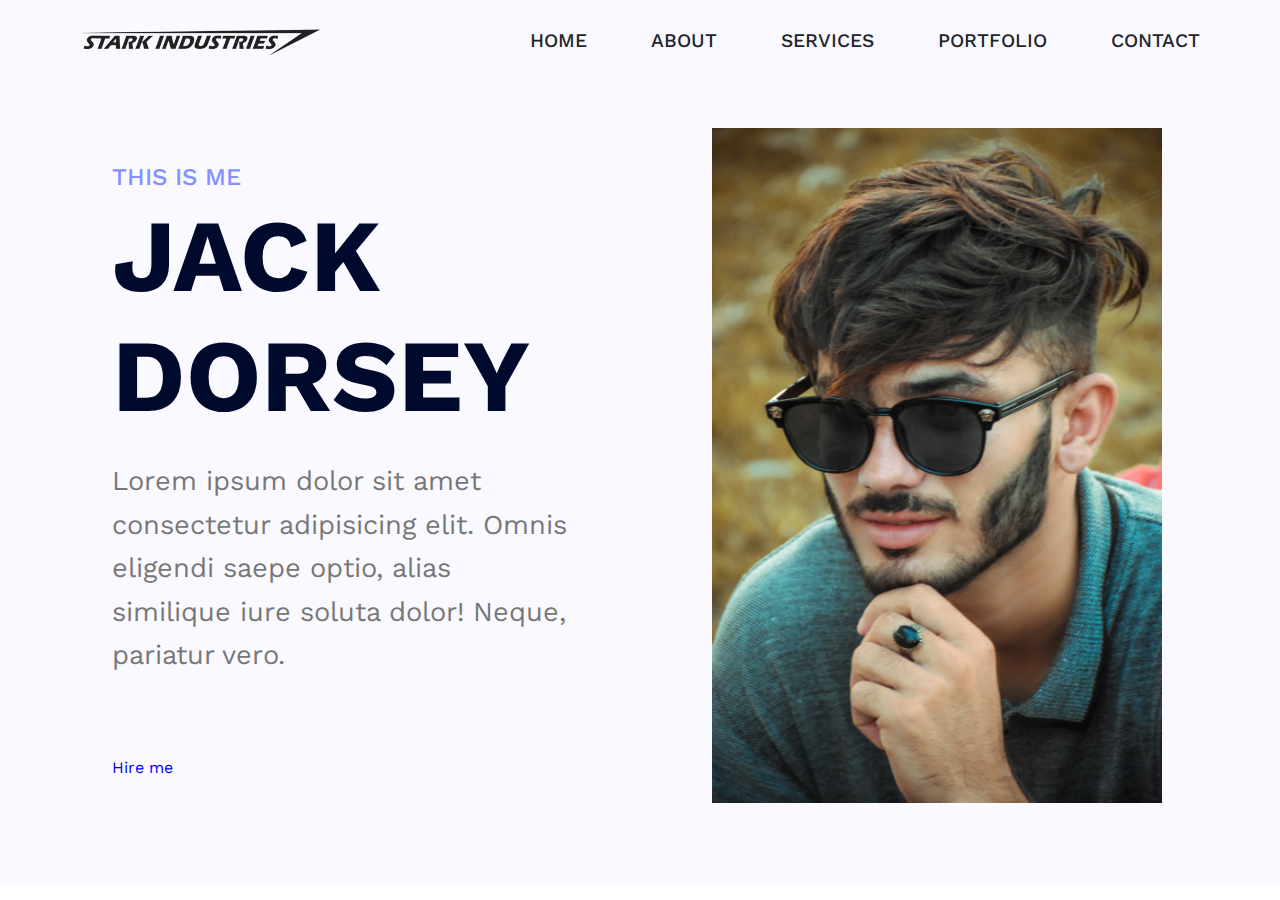
==== index.html @ 0b287383 "modifying css files" ====
<!DOCTYPE html>
<html lang="en">

<head>
    <meta charset="UTF-8">
    <meta http-equiv="X-UA-Compatible" content="IE=edge">
    <meta name="viewport" content="width=device-width, initial-scale=1.0">
    <title>Dummy Profile</title>

    <!-- Link of CSS -->
    <link rel="stylesheet" href="./css/style.css">

</head>

<body>
    <header class="header">
        <img class="logo" src="./images/logo.png" alt="our logo">

        <nav class="navbar">
            <ul class="navbar-lists">
                <li><a href="#" class="navbar-link home-link">Home</a></li>
                <li><a href="#" class="navbar-link about-link">About</a></li>
                <li><a href="#" class="navbar-link service-link">Services</a></li>
                <li><a href="#" class="navbar-link portfolio-link">Portfolio</a></li>
                <li><a href="#" class="navbar-link contact-link">Contact</a></li>
            </ul>

        </nav>
    </header>
    <!-- Main Start -->
    <main>
        <section class="section-hero section">
            <div class="container grid grid-two-column">
                <div class="section-hero-data">
                    <p class="hero-top-data">This is me</p>
                    <h1 class="hero-heading">Jack Dorsey</h1>
                    <p class="hero-para">
                        Lorem ipsum dolor sit amet consectetur adipisicing elit. Omnis eligendi saepe optio, alias
                        similique iure soluta dolor! Neque, pariatur vero.
                    </p>
                    <div>
                        <a href="#" class="btn hireme-btn">Hire me</a>
                    </div>
                </div>
                <!-- hero section right side  -->
                <div class="section-hero-image">
                    <!-- <picture>
                <source srcset="images/hero.webp" type="image/webp" />
                <source srcset="images/hero-min.jpg" type="image/jpg" />
              
              </picture> -->
                    <img src="images/profile.jpg" alt="my-photo" class="hero-img" />
                </div>
            </div>
        </section>
    </main>
    <!-- Main Start -->

</body>

</html>
---- css/style.css ----
/* Links of fonts (Work Sans) */
@import url("https://fonts.googleapis.com/css2?family=Work+Sans:wght@300;400;500;600;700;800;900&display=swap");
* {
  margin: 0;
  padding: 0;
  box-sizing: border-box;
  font-family: "Work Sans", sans-serif;
}

:root {
  --heading: rgb(0, 10, 45);
  --para: #777;
  --para-tint: #e4e4e4;
  --white: #fff;
  --black: #212529;
  --helper: #8490ff;
  --helper-tint: #f3f4ff;
  --bg: rgb(249, 249, 255);
  --gradient: linear-gradient(
    0deg,
    rgb(132, 144, 255) 0%,
    rgb(98, 189, 252) 100%
  );
  --shadow: 0px 0px 20px 0px rgb(132 144 255 / 20%);
}

/* html {
  font-size: 62.5;
} */

h1 {
  color: var(--heading);
  font-size: 6rem;
  font-weight: 600;
}

h3 {
  font-size: 1.8rem;
  font-weight: 400;
}

p {
  color: var(--para);
  line-height: 1.6;
  font-size: 1.7rem;
}

a {
  text-decoration: none;
}

li {
  list-style: none;
}

/* Header  Start */

.header {
  padding: 0 5rem;
  height: 3rem;
  background-color: var(--bg);
  display: flex;
  justify-content: space-between;
  align-items: center;
  flex-wrap: wrap;
}

.header .logo {
  height: 5rem;
}

.navbar-lists {
  display: flex;
  /* justify-content: center;
  align-items: center; */
  gap: 4rem;
}

.navbar-link:link,
.navbar-link:visited {
  display: inline-block;
  text-decoration: none;
  font-size: 1.2rem;
  font-weight: 500;
  text-transform: uppercase;
  color: var(--black);
  transition: 0.3s;
}

.navbar-link:hover,
.navbar-link:active {
  color: var(--helper);
}
/* Header End */

/* Main Start */
/* Resuable code */
.section {
  padding: 5rem 7rem;
}

.container {
  max-width: 140rem;
  margin: 0 auto;
}

.grid {
  display: grid;
  gap: 9rem;
}

.grid-two-column {
  grid-template-columns: repeat(2, 1fr);
  /* grid-template-columns: 1fr 1fr; */
}



.section-hero{
  background-color: var(--bg);
}

.section-hero-data{
  display: flex;
  flex-direction: column;
  justify-content: center;
  /* align-items: center; */

}

.hero-top-data{
text-transform: uppercase;
font-weight: 500;
font-size: 1.5rem;
color: var(--helper);
}

.hero-heading{
  text-transform: uppercase;
  font-weight: 700;
  font-size: 6.4rem;
}

.hero-para{
  margin-top: 1.5rem;
  margin-bottom: 5rem;
  max-width: 60rem;
}

.hero-img {
  width: 450px;
}



/* Main End */
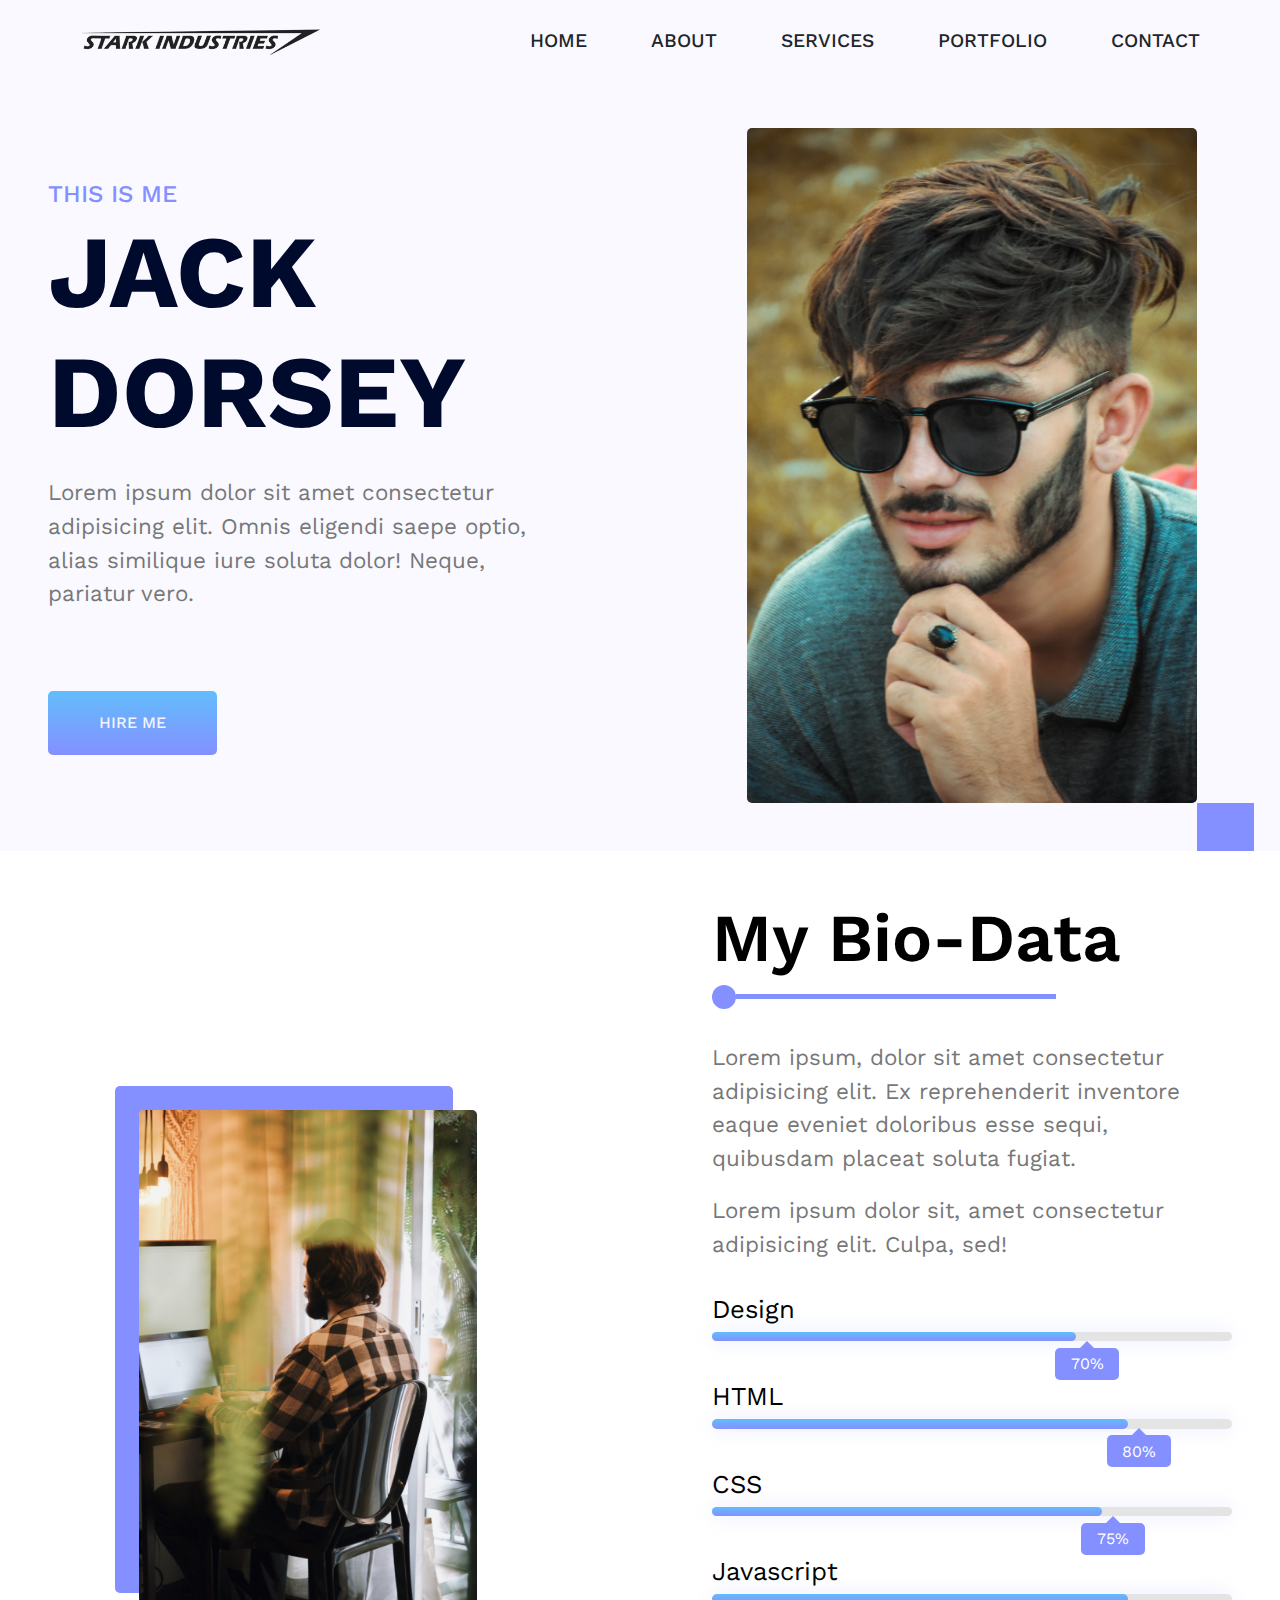
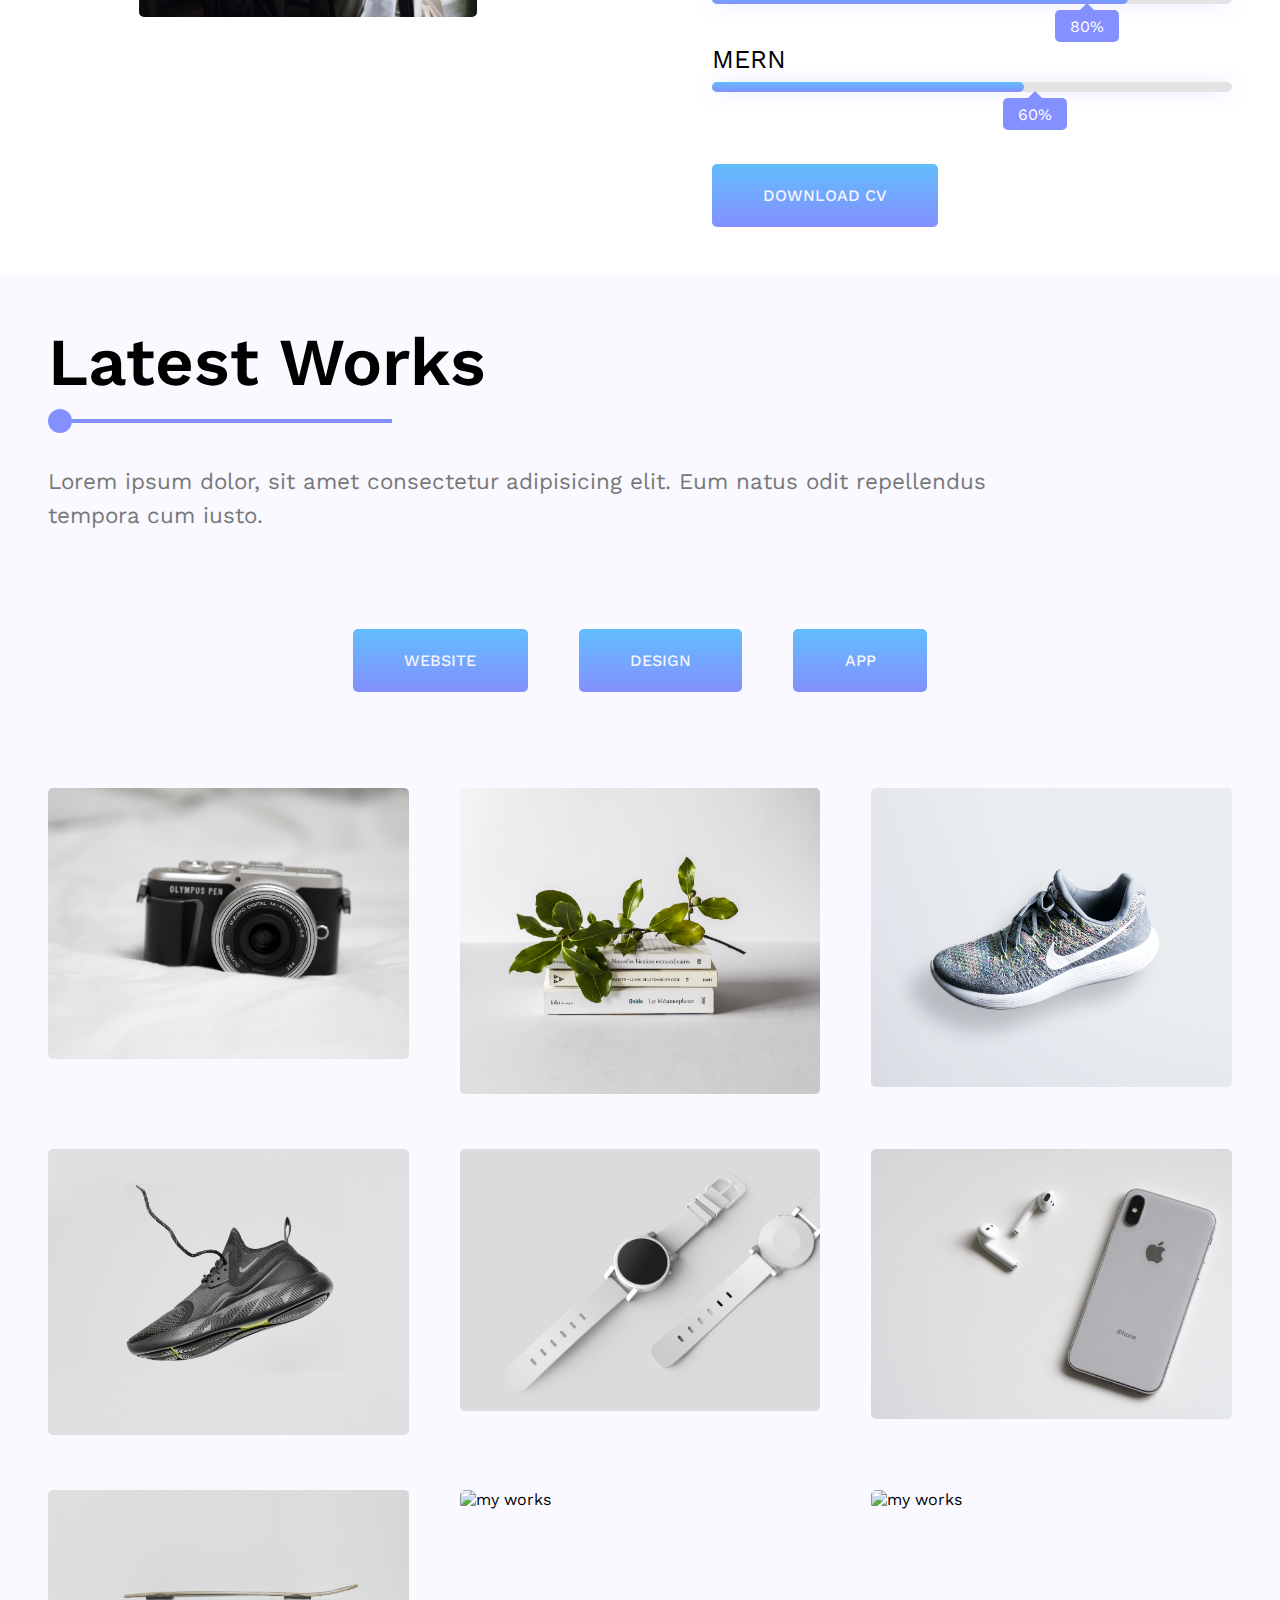
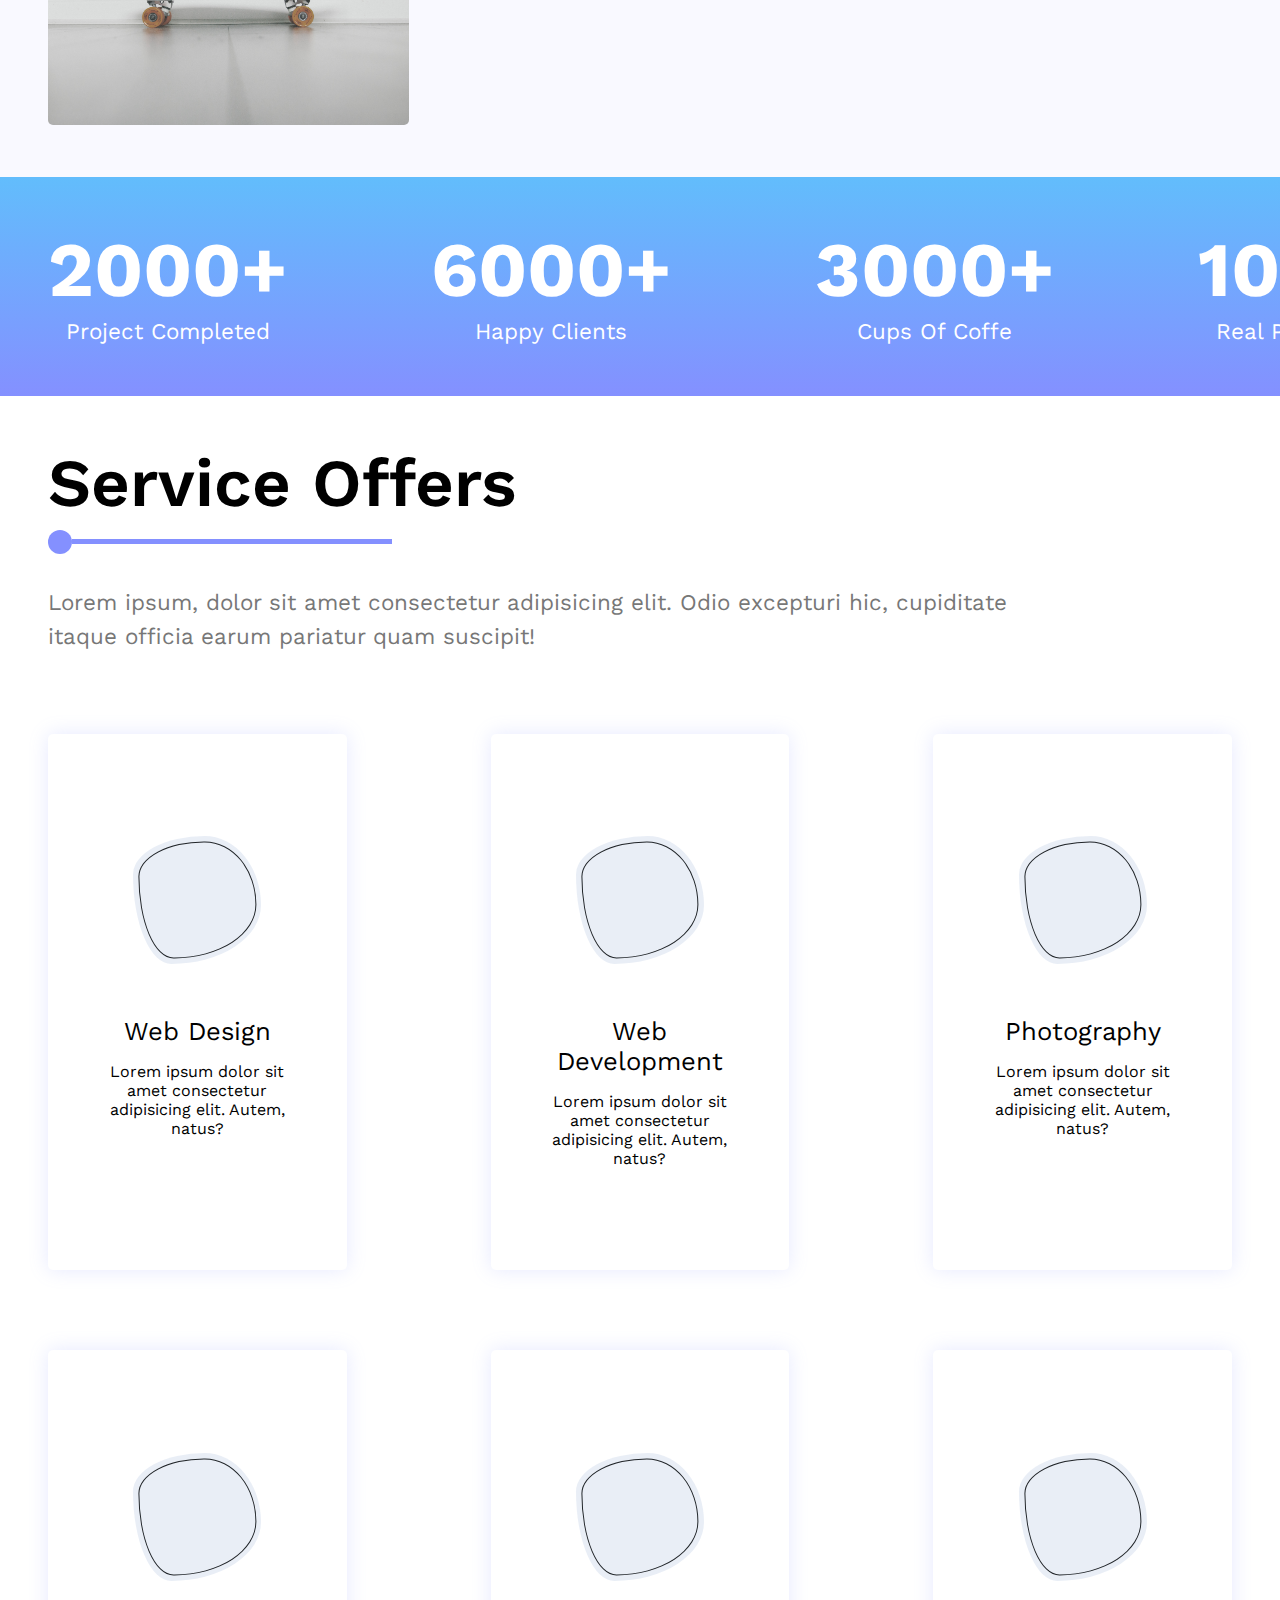
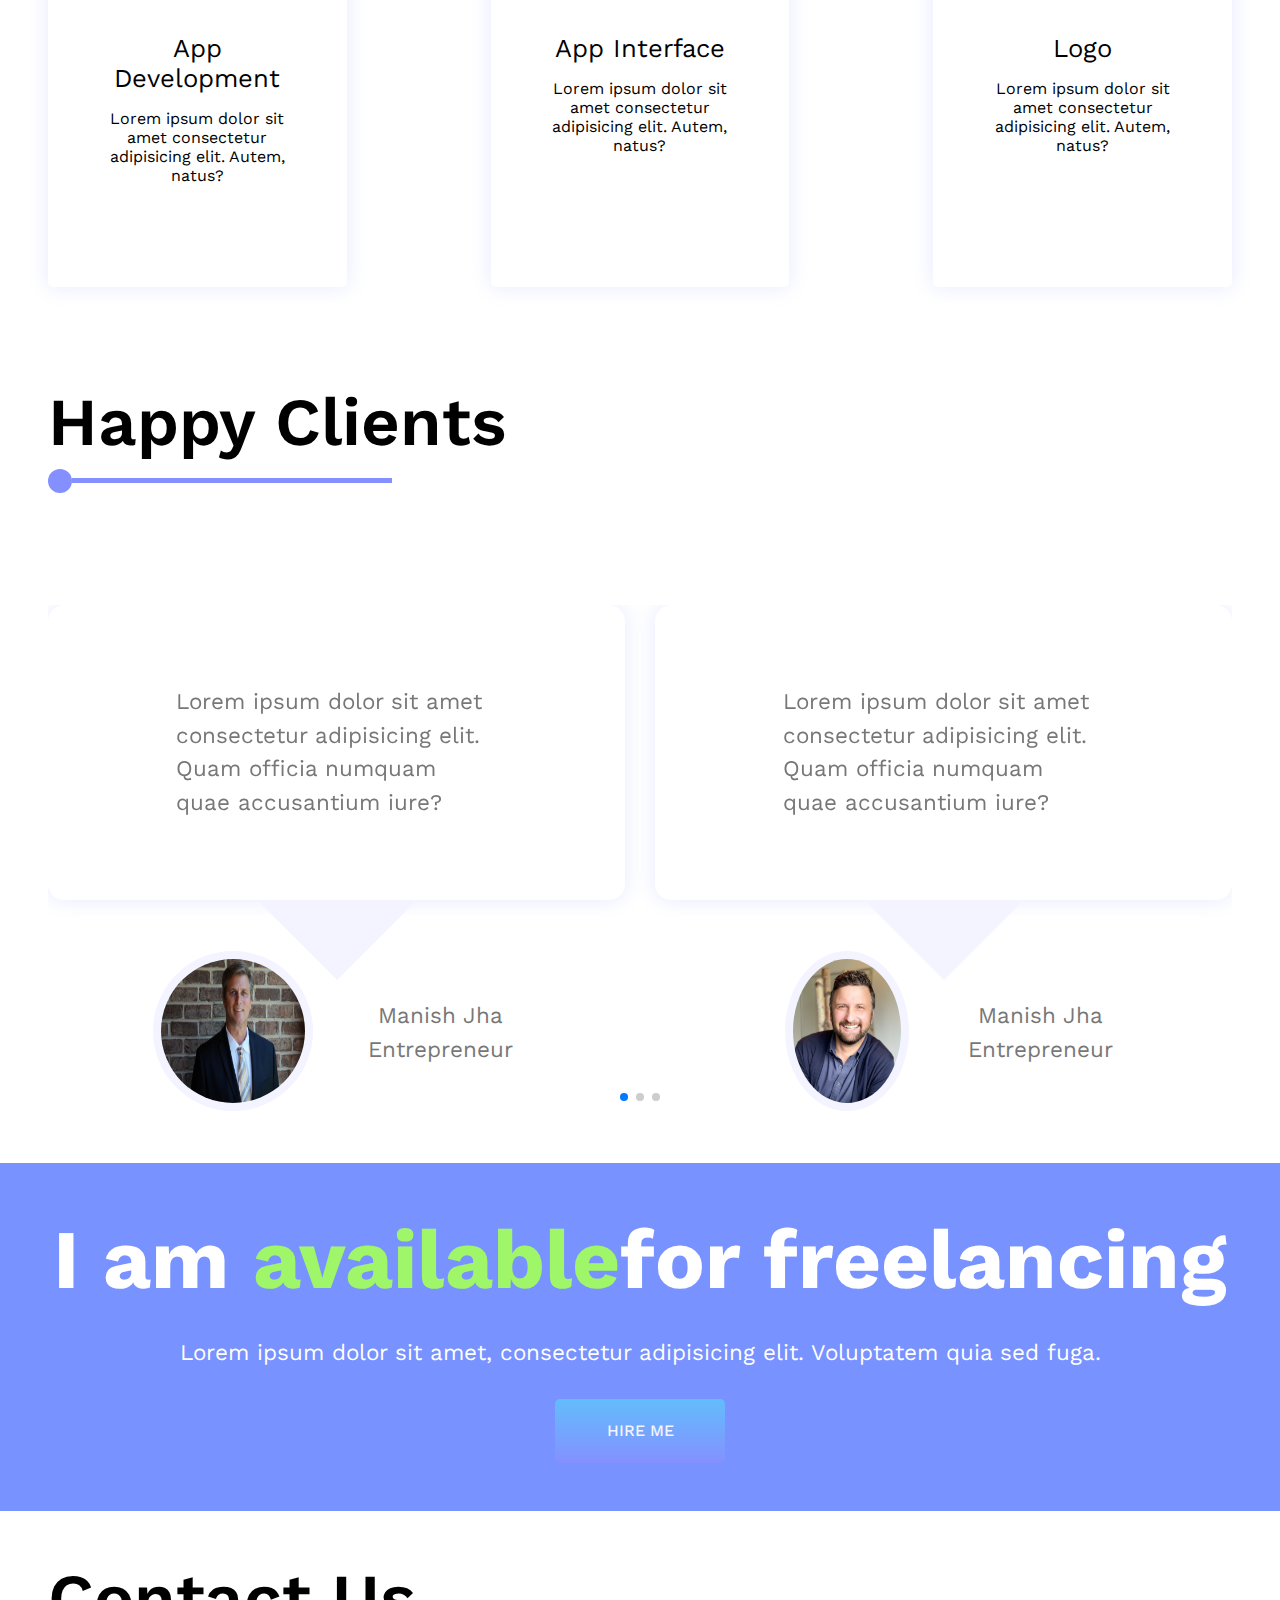
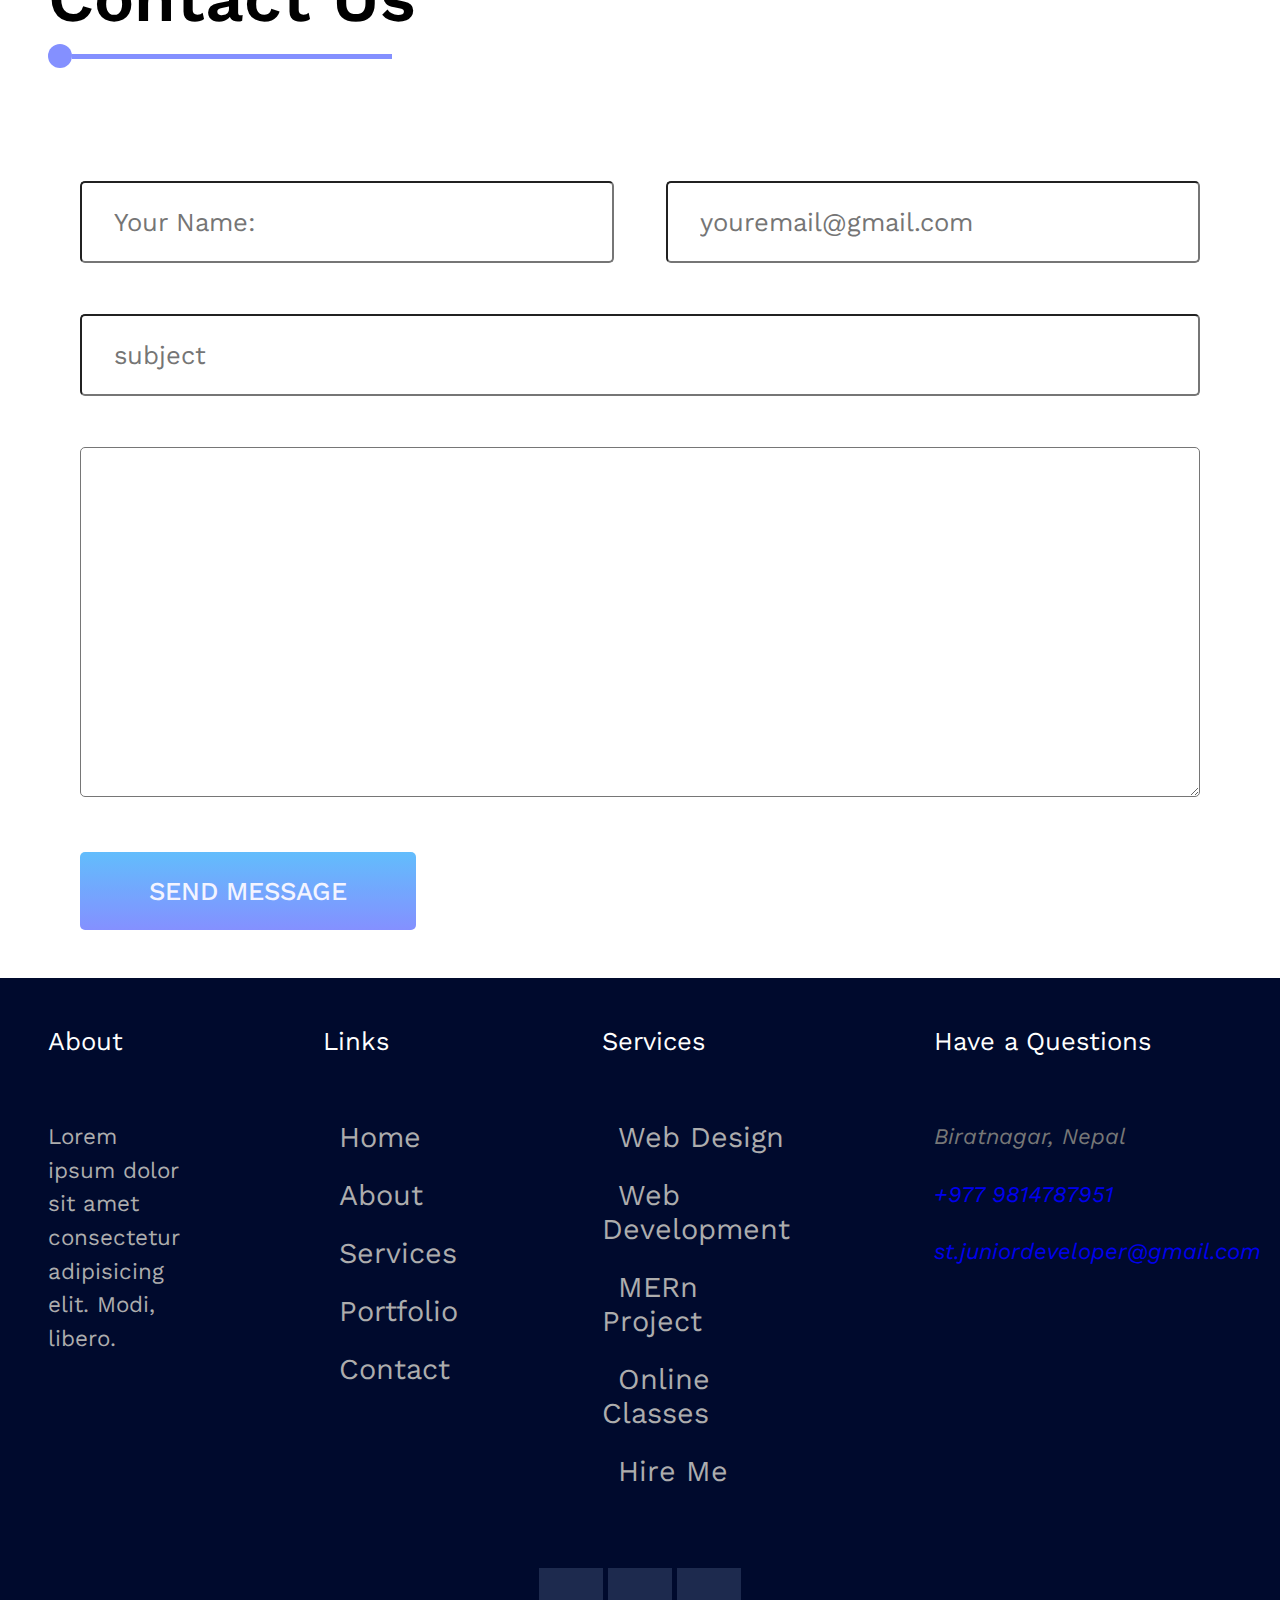
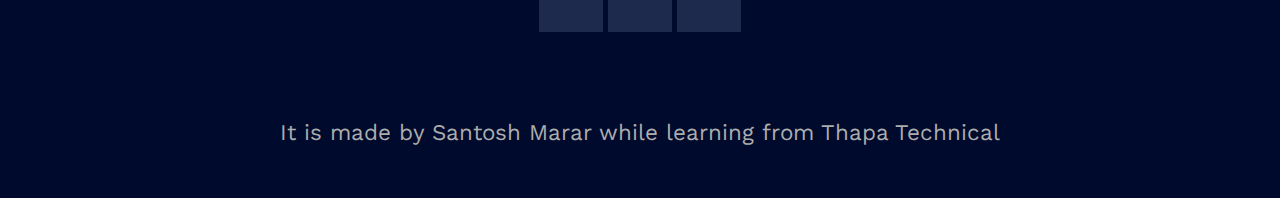
==== commit 4a2c7e87: "adding more code" ====
--- a/index.html
+++ b/index.html
@@ -6,9 +6,16 @@
     <meta http-equiv="X-UA-Compatible" content="IE=edge">
     <meta name="viewport" content="width=device-width, initial-scale=1.0">
     <title>Dummy Profile</title>
-
+    <!-- Link of Font Awesome -->
+    <link rel="stylesheet" href="https://cdnjs.cloudflare.com/ajax/libs/font-awesome/6.1.1/css/all.min.css"
+        integrity="sha512-KfkfwYDsLkIlwQp6LFnl8zNdLGxu9YAA1QvwINks4PhcElQSvqcyVLLD9aMhXd13uQjoXtEKNosOWaZqXgel0g=="
+        crossorigin="anonymous" referrerpolicy="no-referrer" />
     <!-- Link of CSS -->
     <link rel="stylesheet" href="./css/style.css">
+    <!-- Link of JS -->
+    <script defer src="index.js"></script>
+    <!-- Link of Swiper.Js -->
+    <link rel="stylesheet" href="https://unpkg.com/swiper@8/swiper-bundle.min.css" />
 
 </head>
 
@@ -19,10 +26,10 @@
         <nav class="navbar">
             <ul class="navbar-lists">
                 <li><a href="#" class="navbar-link home-link">Home</a></li>
-                <li><a href="#" class="navbar-link about-link">About</a></li>
-                <li><a href="#" class="navbar-link service-link">Services</a></li>
-                <li><a href="#" class="navbar-link portfolio-link">Portfolio</a></li>
-                <li><a href="#" class="navbar-link contact-link">Contact</a></li>
+                <li><a href="./about.html" class="navbar-link about-link">About</a></li>
+                <li><a href="./service.html" class="navbar-link service-link">Services</a></li>
+                <li><a href="#portfolio" class="navbar-link portfolio-link">Portfolio</a></li>
+                <li><a href="./contact.html" class="navbar-link contact-link">Contact</a></li>
             </ul>
 
         </nav>
@@ -54,8 +61,444 @@
             </div>
         </section>
     </main>
-    <!-- Main Start -->
-
+    <!-- Main End -->
+
+    <!-- Bio-Data Secion Start -->
+    <section class="section-biodata section">
+        <div class="container grid grid-two-column">
+            <div class="bio-image">
+                <img class="image-bio" src="images/profile2.jpg" alt="Bio-Data-Image">
+            </div>
+            <!-- Bio right side data -->
+            <div class="bio-data">
+                <h2 class="common-heading">My Bio-Data</h2>
+                <p>Lorem ipsum, dolor sit amet consectetur adipisicing elit. Ex reprehenderit inventore eaque eveniet
+                    doloribus esse sequi, quibusdam placeat soluta fugiat.</p>
+                <br>
+                <p>Lorem ipsum dolor sit, amet consectetur adipisicing elit. Culpa, sed!</p>
+
+                <div class="bio-data-stats">
+                    <div class="bio-stats">
+                        <h3>Design</h3>
+                        <div class="bio-progress-bar bio-progress-1">
+                            <span>70%</span>
+                        </div>
+                    </div>
+                    <div class="bio-stats">
+                        <h3>HTML</h3>
+                        <div class="bio-progress-bar bio-progress-2">
+                            <span>80%</span>
+                        </div>
+
+                    </div>
+                    <div class="bio-stats">
+                        <h3>CSS</h3>
+                        <div class="bio-progress-bar bio-progress-3">
+                            <span>75%</span>
+                        </div>
+
+                    </div>
+                    <div class="bio-stats">
+                        <h3>Javascript</h3>
+                        <div class="bio-progress-bar bio-progress-4">
+                            <span>80%</span>
+                        </div>
+
+                    </div>
+                    <div class="bio-stats">
+                        <h3>MERN</h3>
+                        <div class="bio-progress-bar bio-progress-5">
+                            <span>60%</span>
+                        </div>
+
+                    </div>
+                </div>
+                <div class="bio-data-btn">
+                    <a class="btn" href="#">Download CV</a>
+                </div>
+            </div>
+        </div>
+    </section>
+    <!-- Bio-Data Section End -->
+
+    <!-- Portfolio Section Start -->
+    <section class="section section-portfolio" id="portfolio-section">
+        <div class="container">
+            <h2 class="common-heading">
+                Latest Works
+            </h2>
+            <p>Lorem ipsum dolor, sit amet consectetur adipisicing elit. Eum natus odit repellendus tempora cum iusto.
+            </p>
+        </div>
+
+        <div class="p-btns">
+            <div class="btn p-btn" data-btn-num="1">Website</div>
+            <div class="btn p-btn" data-btn-num="2">Design</div>
+            <div class="btn p-btn" data-btn-num="3">App</div>
+        </div>
+        <div class="container grid grid-three-column portfolio-images">
+            <div class="img-overlay p-btn--1">
+                <img class="portfolio-image" src="images/portfolio/port1.jpg" alt="my works">
+                <div class="overlay">
+                    <a href="#" target="_blank" class="common-heading">Project 1</a>
+                </div>
+            </div>
+
+            <div class="img-overlay p-btn--2">
+                <img class="portfolio-image" src="images/portfolio/port2.png" alt="my works">
+                <div class="overlay">
+                    <a href="#" target="_blank" class="common-heading">Project 2</a>
+                </div>
+            </div>
+
+            <div class="img-overlay p-btn--3">
+                <img class="portfolio-image" src="images/portfolio/port3.png" alt="my works">
+                <div class="overlay">
+                    <a href="#" target="_blank" class="common-heading">Project 3</a>
+                </div>
+            </div>
+
+            <div class="img-overlay p-btn--1 p-btn--3">
+                <img class="portfolio-image" src="images/portfolio/port4.png" alt="my works">
+                <div class="overlay">
+                    <a href="#" target="_blank" class="common-heading">Project 4</a>
+                </div>
+            </div>
+
+            <div class="img-overlay p-btn--3">
+                <img class="portfolio-image" src="images/portfolio/port5.jpg" alt="my works">
+                <div class="overlay">
+                    <a href="#" target="_blank" class="common-heading">Project 5</a>
+                </div>
+            </div>
+
+            <div class="img-overlay p-btn--3 p-btn--1">
+                <img class="portfolio-image" src="images/portfolio/port6.jpg" alt="my works">
+                <div class="overlay">
+                    <a href="#" target="_blank" class="common-heading">Project 6</a>
+                </div>
+            </div>
+
+            <div class="img-overlay p-btn--3 p-btn--2">
+                <img class="portfolio-image" src="images/portfolio/port7.jpg" alt="my works">
+                <div class="overlay">
+                    <a href="#" target="_blank" class="common-heading">Project 7</a>
+                </div>
+            </div>
+
+            <div class="img-overlay p-btn--3 p-btn--2">
+                <img class="portfolio-image" src="images/portfolio/port8.png" alt="my works">
+                <div class="overlay">
+                    <a href="#" target="_blank" class="common-heading">Project 8</a>
+                </div>
+            </div>
+
+            <div class="img-overlay p-btn--3 p-btn--2">
+                <img class="portfolio-image" src="images/portfolio/port9.png" alt="my works">
+                <div class="overlay">
+                    <a href="#" target="_blank" class="common-heading">Project 9</a>
+                </div>
+            </div>
+        </div>
+    </section>
+    <!-- Portfolio Section End -->
+
+    <!-- Work Counter Section Start -->
+    <section class="section section-work-data">
+        <div class="container grid grid-four-column">
+            <div>
+                <h2 class="counter-numbers">2000+</h2>
+                <p>Project Completed</p>
+            </div>
+
+            <div>
+                <h2 class="counter-numbers">6000+</h2>
+                <p>Happy clients</p>
+            </div>
+
+            <div>
+                <h2 class="counter-numbers">3000+</h2>
+                <p>Cups of Coffe</p>
+            </div>
+
+            <div>
+                <h2 class="counter-numbers">1000+</h2>
+                <p>Real Professional</p>
+            </div>
+        </div>
+    </section>
+    <!-- Work Counter Section End -->
+
+    <!-- Our Service Section Start -->
+
+    <section class="section section-services">
+        <div class="container">
+            <h2 class="common-heading">Service Offers</h2>
+            <p>Lorem ipsum, dolor sit amet consectetur adipisicing elit. Odio excepturi hic, cupiditate itaque officia
+                earum pariatur quam suscipit!</p>
+        </div>
+
+        <!-- services offers card -->
+        <div class="container grid grid-three-column flex">
+            <div class="service-box">
+                <ion-icon name="desktop-sharp" class="service-icon"></ion-icon>
+                <h3>Web Design</h3>
+                Lorem ipsum dolor sit amet consectetur adipisicing elit. Autem, natus?
+            </div>
+
+            <div class="service-box">
+                <ion-icon name="laptop-outline" class="service-icon"></ion-icon>
+                <h3>Web Development</h3>
+                Lorem ipsum dolor sit amet consectetur adipisicing elit. Autem, natus?
+            </div>
+
+            <div class="service-box">
+                <ion-icon name="camera-sharp" class="service-icon"></ion-icon>
+                <h3>Photography</h3>
+                Lorem ipsum dolor sit amet consectetur adipisicing elit. Autem, natus?
+            </div>
+
+            <div class="service-box">
+                <ion-icon name="apps-sharp" class="service-icon"></ion-icon>
+                <h3>App Development</h3>
+                Lorem ipsum dolor sit amet consectetur adipisicing elit. Autem, natus?
+            </div>
+
+            <div class="service-box">
+                <ion-icon name="phone-portrait-sharp" class="service-icon"></ion-icon>
+                <h3>App Interface</h3>
+                Lorem ipsum dolor sit amet consectetur adipisicing elit. Autem, natus?
+            </div>
+
+            <div class="service-box">
+                <ion-icon name="logo-web-component" class="service-icon"></ion-icon>
+                <h3>Logo</h3>
+                Lorem ipsum dolor sit amet consectetur adipisicing elit. Autem, natus?
+            </div>
+        </div>
+    </section>
+    <!-- Our Service Section End -->
+
+    <!-- Testimonial Section Start -->
+    <section class="section section-testimonial">
+        <div class="">
+            <h2 class="common-heading">Happy Clients</h2>
+        </div>
+
+        <!-- Swiper -->
+        <div class="swiper mySwiper">
+            <div class="swiper-wrapper">
+                <div class="swiper-slide">
+                    <div class="swiper-client-msg">
+                        <p>Lorem ipsum dolor sit amet consectetur adipisicing elit. Quam officia numquam quae
+                            accusantium iure?</p>
+                    </div>
+                    <div class="swiper-client-data grid grid-two-column">
+                        <figure>
+                            <img src="./images/client/man.jpg" alt="client image">
+                        </figure>
+                        <div class="client-data-details">
+                            <p>Manish Jha</p>
+                            <p>Entrepreneur</p>
+                        </div>
+                    </div>
+                </div>
+                <div class="swiper-slide">
+                    <div class="swiper-client-msg">
+                        <p>Lorem ipsum dolor sit amet consectetur adipisicing elit. Quam officia numquam quae
+                            accusantium iure?</p>
+                    </div>
+                    <div class="swiper-client-data grid grid-two-column">
+                        <figure>
+                            <img src="./images/client/man2.jpg" alt="client image">
+                        </figure>
+                        <div class="client-data-details">
+                            <p>Manish Jha</p>
+                            <p>Entrepreneur</p>
+                        </div>
+                    </div>
+                </div>
+                <div class="swiper-slide">
+                    <div class="swiper-client-msg">
+                        <p>Lorem ipsum dolor sit amet consectetur adipisicing elit. Quam officia numquam quae
+                            accusantium iure?</p>
+                    </div>
+                    <div class="swiper-client-data grid grid-two-column">
+                        <figure>
+                            <img src="./images/client/man3.jpg" alt="client image">
+                        </figure>
+                        <div class="client-data-details">
+                            <p>Manish Jha</p>
+                            <p>Entrepreneur</p>
+                        </div>
+                    </div>
+                </div>
+                <div class="swiper-slide">
+                    <div class="swiper-client-msg">
+                        <p>Lorem ipsum dolor sit amet consectetur adipisicing elit. Quam officia numquam quae
+                            accusantium iure?</p>
+                    </div>
+                    <div class="swiper-client-data grid grid-two-column">
+                        <figure>
+                            <img src="./images/client/woman.jpg" alt="client image">
+                        </figure>
+                        <div class="client-data-details">
+                            <p>Manisha Yadav</p>
+                            <p>Entrepreneur</p>
+                        </div>
+                    </div>
+                </div>
+
+
+            </div>
+            <div class="swiper-pagination"></div>
+        </div>
+    </section>
+
+    <!-- Testimonial Section End -->
+
+    <!-- Freelancing Section Start -->
+    <section class="section section-freelancing">
+        <div class="overlay"> </div>
+        <div class="container">
+            <h2>I am <span>available</span>for freelancing</h2>
+            <p>Lorem ipsum dolor sit amet, consectetur adipisicing elit. Voluptatem quia sed fuga.</p>
+            <a href="/contact.html" class="btn">Hire Me</a>
+        </div>
+    </section>
+
+    <!-- Contact Section Start -->
+    <section id="contact" class="section section-contact">
+        <div class="container">
+            <h2 class="common-heading">Contact Us</h2>
+        </div>
+        <div class="section-contact-main contact-container">
+            <form action="#">
+                <div class="grid grid-two-column">
+                    <div>
+                        <label for="username"></label>
+                        <input type="text" name="username" id="username" placeholder="Your Name:">
+                    </div>
+                    <div>
+                        <label for="email"></label>
+                        <input type="email" name="email" id="email" placeholder="youremail@gmail.com">
+                    </div>
+                </div>
+                <div>
+                    <label for="subject"></label>
+                    <input type="text" name="subject" id="subject" placeholder="subject">
+                </div>
+                <div>
+                    <label for="textarea"></label>
+                    <textarea name="textarea" id="textarea" cols="30" rows="10"></textarea>
+                </div>
+                <input type="submit" value="send message" name="submit" id="submit" class="btn">
+
+            </form>
+
+        </div>
+    </section>
+    <!-- Contact Section End -->
+
+
+    <!-- Footer Section Start -->
+
+    <footer class="section-footer section">
+        <div class="container grid grid-four-column">
+            <div class="f-about">
+                <h3>About</h3>
+                <p>Lorem ipsum dolor sit amet consectetur adipisicing elit. Modi, libero.</p>
+            </div>
+            <div class="f-links">
+                <h3>Links</h3>
+                <ul>
+                    <li><span>
+                            <ion-icon name="arrow-forward-outline"></ion-icon>
+                        </span><a href="#">Home</a></li>
+                    <li><span>
+                            <ion-icon name="arrow-forward-outline"></ion-icon>
+                        </span><a href="#">About</a></li>
+                    <li><span>
+                            <ion-icon name="arrow-forward-outline"></ion-icon>
+                        </span><a href="#">Services</a></li>
+                    <li><span>
+                            <ion-icon name="arrow-forward-outline"></ion-icon>
+                        </span><a href="#">Portfolio</a></li>
+                    <li><span>
+                            <ion-icon name="arrow-forward-outline"></ion-icon>
+                        </span><a href="#">Contact</a></li>
+
+                </ul>
+            </div>
+
+            <div class="f-services">
+                <h3>Services</h3>
+                <ul>
+
+                    <li><span>
+                            <ion-icon name="arrow-forward-outline"></ion-icon>
+                        </span><a href="#">Web Design</a></li>
+                    <li><span>
+                            <ion-icon name="arrow-forward-outline"></ion-icon>
+                        </span><a href="#">Web Development</a></li>
+                    <li><span>
+                            <ion-icon name="arrow-forward-outline"></ion-icon>
+                        </span><a href="#">MERn Project</a></li>
+                    <li><span>
+                            <ion-icon name="arrow-forward-outline"></ion-icon>
+                        </span><a href="#">Online Classes</a></li>
+                    <li><span>
+                            <ion-icon name="arrow-forward-outline"></ion-icon>
+                        </span><a href="#">Hire Me</a></li>
+                </ul>
+            </div>
+
+            <div class="f-address">
+                <h3>Have a Questions</h3>
+                <address>
+                    <div>
+                        <p><span>
+                                <ion-icon name="location-outline"></ion-icon>
+                            </span>Biratnagar, Nepal</p>
+                    </div>
+                    <div>
+                        <p><span>
+                                <ion-icon name="call-outline"></ion-icon>
+                            </span><a href="tel:+9779814787951">+977 9814787951</a></p>
+                    </div>
+                    <div>
+                        <p><span>
+                                <ion-icon name="mail-outline"></ion-icon>
+                            </span>
+                            <a href="mailto:st.juniordeveloper@gmail.com">st.juniordeveloper@gmail.com</a>
+                        </p>
+                    </div>
+                </address>
+            </div>
+        </div>
+        <div class="container">
+            <div class="f-social-icons">
+                <a href="#" >
+                    <ion-icon name="logo-instagram" class="icons"></ion-icon>
+                </a>
+                <a href="#">
+                    <ion-icon name="logo-facebook" class="icons"></ion-icon>
+                </a>
+                <a href="#">
+                    <ion-icon name="logo-discord" class="icons"></ion-icon>
+                </a>
+            </div>
+            <div class="f-credits">
+                <p>It is made by Santosh Marar while learning from Thapa Technical</p>
+            </div>
+    </footer>
+    <!-- Footer Section End -->
+
+    <!-- Link of iconicons -->
+    <script type="module" src="https://unpkg.com/ionicons@5.5.2/dist/ionicons/ionicons.esm.js"></script>
+    <script nomodule src="https://unpkg.com/ionicons@5.5.2/dist/ionicons/ionicons.js"></script>
+    <!-- Link of Swiper.js -->
+    <script src="https://unpkg.com/swiper@8/swiper-bundle.min.js"></script>
 </body>
 
 </html>--- a/css/style.css
+++ b/css/style.css
@@ -14,19 +14,23 @@
   --white: #fff;
   --black: #212529;
   --helper: #8490ff;
+  --overlay: #3e64ff;
   --helper-tint: #f3f4ff;
   --bg: rgb(249, 249, 255);
+  --icons-bg: rgba(144, 172, 209, 0.2);
   --gradient: linear-gradient(
     0deg,
     rgb(132, 144, 255) 0%,
     rgb(98, 189, 252) 100%
   );
   --shadow: 0px 0px 20px 0px rgb(132 144 255 / 20%);
-}
-
-/* html {
+  --shadowSupport: 0px 20px 20px 0px rgb(132 144 255/30%);
+}
+
+html {
   font-size: 62.5;
-} */
+  /* scroll-behavior: smooth; */
+}
 
 h1 {
   color: var(--heading);
@@ -35,14 +39,16 @@
 }
 
 h3 {
-  font-size: 1.8rem;
+  font-size: 1.6rem;
   font-weight: 400;
 }
 
 p {
   color: var(--para);
-  line-height: 1.6;
-  font-size: 1.7rem;
+  line-height: 1.5;
+  font-size: 1.4rem;
+  /* margin-bottom: 2rem; */
+  margin: none;
 }
 
 a {
@@ -57,7 +63,7 @@
 
 .header {
   padding: 0 5rem;
-  height: 3rem;
+  height: 5rem;
   background-color: var(--bg);
   display: flex;
   justify-content: space-between;
@@ -93,10 +99,12 @@
 }
 /* Header End */
 
-/* Main Start */
 /* Resuable code */
 .section {
-  padding: 5rem 7rem;
+  padding: 3rem;
+  padding-top: 3rem;
+  margin: 0 0rem;
+  width: 100%;
 }
 
 .container {
@@ -114,43 +122,665 @@
   /* grid-template-columns: 1fr 1fr; */
 }
 
-
-
-.section-hero{
+.grid-three-column {
+  grid-template-columns: repeat(3, 1fr);
+}
+
+.grid-four-column {
+  /* display: grid;
+  gap: 9rem; */
+  grid-template-columns: repeat(4, 1fr);
+}
+
+.btn {
+  background: var(--gradient);
+  padding: 1.4rem 3.2rem;
+  border: none;
+  color: var(--helper-tint);
+  display: inline-block;
+  text-transform: uppercase;
+  font-weight: 500;
+  cursor: pointer;
+  border-radius: 5px;
+  transition: all 0.3s ease;
+}
+
+.btn:hover,
+.btn:active {
+  box-shadow: 0 2rem 2rem 0 rgb(132, 144, 225/30%);
+  box-shadow: var(--shadowSupport);
+}
+
+.common-heading {
+  font-size: 4.2rem;
+  font-weight: 600;
+  margin-bottom: 4rem;
+  text-transform: capitalize;
+  position: relative;
+}
+
+.common-heading::before {
+  content: "";
+  position: absolute;
+  top: 110%;
+  left: 0%;
+  width: 1.5rem;
+  height: 1.5rem;
+  border-radius: 50%;
+  background: var(--helper);
+}
+
+.common-heading:after {
+  content: "";
+  position: absolute;
+  top: 122%;
+  left: 1.5rem;
+  min-width: 20rem;
+  height: 0.3rem;
+  background: var(--helper);
+}
+
+img {
+  border-radius: 5px;
+}
+
+/* End of resuable code */
+
+/* Main Start */
+.section-hero {
   background-color: var(--bg);
 }
 
-.section-hero-data{
+.section-hero-data {
   display: flex;
   flex-direction: column;
   justify-content: center;
   /* align-items: center; */
-
-}
-
-.hero-top-data{
-text-transform: uppercase;
-font-weight: 500;
-font-size: 1.5rem;
-color: var(--helper);
-}
-
-.hero-heading{
+}
+
+.hero-top-data {
+  text-transform: uppercase;
+  font-weight: 500;
+  font-size: 1.5rem;
+  color: var(--helper);
+}
+
+.hero-heading {
   text-transform: uppercase;
   font-weight: 700;
   font-size: 6.4rem;
 }
 
-.hero-para{
+.hero-para {
   margin-top: 1.5rem;
   margin-bottom: 5rem;
   max-width: 60rem;
 }
 
+.section-hero-image {
+  display: flex;
+  justify-content: center;
+  align-items: center;
+}
+
 .hero-img {
   width: 450px;
 }
 
-
-
 /* Main End */
+
+/* Bio Section Start */
+.bio-image {
+  display: flex;
+  justify-content: center;
+  align-items: center;
+}
+
+.bio-image img {
+  width: 65%;
+  box-shadow: -1.5rem -1.5rem 0 0 var(--helper);
+  display: inline-block;
+}
+
+/* .bio-data{
+  display: flex;
+  justify-content: center;
+  align-items: center;
+  flex-direction: column;
+} */
+
+.bio-data-stats {
+  display: flex;
+  padding: 2rem 0;
+  flex-direction: column;
+  gap: 2.5rem;
+}
+
+.bio-data-stats h3 {
+  margin-bottom: 0.5rem;
+}
+
+.bio-progress-bar {
+  width: 100%;
+  height: 0.6rem;
+  background-color: var(--para-tint);
+  border-radius: 10rem;
+  box-shadow: var(--shadow);
+  position: relative;
+}
+
+.bio-progress-bar:before {
+  content: "";
+  position: absolute;
+  top: 0;
+  left: 0;
+  width: 70%;
+  height: inherit;
+  background: var(--gradient);
+  border-radius: 10rem;
+}
+
+.bio-progress-2:before {
+  width: 80%;
+}
+
+.bio-progress-3:before {
+  width: 75%;
+}
+
+.bio-progress-4:before {
+  width: 80%;
+}
+
+.bio-progress-5:before {
+  width: 60%;
+}
+
+.bio-progress-3:before {
+  width: 80;
+}
+
+.bio-progress-bar span {
+  position: absolute;
+  top: 1rem;
+  width: 4rem;
+  height: 2rem;
+  background: var(--helper);
+  color: var(--white);
+  display: flex;
+  justify-content: center;
+  align-items: center;
+  border: none;
+  border-radius: 5px;
+  outline: none;
+}
+
+.bio-progress-bar span {
+  left: 66%;
+}
+
+.bio-progress-2 span {
+  left: 76%;
+}
+
+.bio-progress-3 span {
+  left: 71%;
+}
+
+.bio-progress-bar-4 span {
+  left: 76%;
+}
+
+.bio-progress-5 span {
+  left: 56%;
+}
+
+/* To create a caret */
+.bio-progress-bar span::after {
+  content: "";
+  position: absolute;
+  width: 0;
+  height: 0;
+  border: 0.6rem solid var(--helper);
+  border-color: transparent;
+  border-bottom-color: var(--helper);
+  top: -1rem;
+}
+
+.bio-data-btn {
+  margin-top: 2.5rem;
+}
+/* Bio Section End */
+
+/* Porfolio Section Start */
+/* .portfolio-image {
+  width: 100%;
+} */
+
+.section-portfolio {
+  background: var(--bg);
+  transition: all 0.7s linear;
+}
+
+.section-portfolio p {
+  max-width: 60rem;
+}
+
+.p-btns {
+  display: flex;
+  justify-content: center;
+  align-items: center;
+  gap: 3.2rem;
+  margin: 6rem;
+}
+
+.portfolio-images {
+  gap: 3.2rem;
+}
+
+.portfolio-images img {
+  /* width: 400px;
+  height: 400px; */
+  width: 100%;
+  position: relative;
+  overflow: hidden;
+}
+
+.img-overlay {
+  position: relative;
+  overflow: hidden;
+}
+
+.img-overlay .overlay {
+  position: absolute;
+  top: 0;
+  left: 0;
+  width: 100%;
+  height: 100%;
+  background: var(--gradient);
+  opacity: 0;
+  display: flex;
+  justify-content: center;
+  align-items: center;
+  transform: translateY(100%);
+  transition: all 0.3s linear;
+  border-radius: 5px;
+}
+
+.img-overlay:hover > .overlay {
+  transform: translateY(0);
+  opacity: 0.8;
+  cursor: pointer;
+}
+
+.img-overlay .common-heading {
+  font-size: 24px;
+  margin: 0;
+  color: var(--white);
+  text-decoration: none;
+}
+
+/* .p-btn:hover{
+  transform: translateY(-10px);
+} */
+
+.p-btn-active {
+  transform: translateY(-10px);
+}
+
+.p-image-not-active {
+  display: none;
+}
+/* Porfolio Section End */
+
+/* Work Data Section Start */
+.section-work-data {
+  background: var(--gradient);
+  text-align: center;
+  transition: all 0.7s linear;
+  color: var(--white);
+}
+
+.counter-numbers {
+  font-size: 4.8rem;
+}
+
+.section-work-data p {
+  color: var(--white);
+  text-transform: capitalize;
+}
+/* Work Data Section End */
+
+/* Our Services Section Start */
+.section-services {
+  transition: all 0.7s linear;
+}
+
+.section-services p {
+  max-width: 60rem;
+}
+
+.section-services .grid {
+  margin-top: 5rem;
+  row-gap: 5rem;
+}
+
+.service-box {
+  text-align: center;
+  box-shadow: var(--shadow);
+  border-radius: 5px;
+  padding: 6.4rem 3.4rem;
+  transition: all 0.2s linear;
+}
+
+.service-box:hover,
+.service-box:active {
+  transform: translateY(-3rem);
+}
+
+.service-icon {
+  width: 8rem;
+  height: 8rem;
+  background-color: var(--icons-bg);
+  display: inline-block;
+  border-radius: 56% 44% 70% 30% / 30% 54% 46% 70%;
+  padding: 1.4rem 1.8rem;
+  position: relative;
+  color: var(--heading);
+  animation: water-wave 3s linear infinite;
+}
+
+.service-icon:after {
+  content: "";
+  position: absolute;
+  top: 50%;
+  left: 50%;
+  transform: translate(-50%, -50%);
+  width: 90%;
+  height: 90%;
+  border-radius: 56% 44% 70% 30% / 30% 54% 46% 70%;
+  background: transparent;
+  border: 1px solid var(--black);
+  animation: water-wave 3s linear infinite;
+}
+
+@keyframes water-wave {
+  0% {
+    border-radius: 56% 44% 70% 30% / 30% 54% 46% 70%;
+  }
+  50% {
+    border-radius: 3% 97% 15% 85% / 72% 0% 100% 28%;
+  }
+  100% {
+    border-radius: 56% 44% 70% 30% / 30% 54% 46% 70%;
+  }
+}
+
+.service-box h3 {
+  text-transform: capitalize;
+  margin-top: 3rem;
+  margin-bottom: 1rem;
+}
+
+/* .flex{
+  display: flex;
+  flex-wrap: wrap;
+} */
+
+/* Our Services Section End */
+
+/* Testimonial Section Start */
+/* Swiper.js Start */
+.swiper {
+  width: 100%;
+  height: 100%;
+  margin-top: 9rem;
+}
+
+.swiper-slide {
+  text-align: center;
+  font-size: 18px;
+  background: #fff;
+
+  /* Center slide text vertically */
+  display: -webkit-box;
+  display: -ms-flexbox;
+  display: -webkit-flex;
+  display: flex;
+  flex-direction: column;
+  -webkit-box-pack: center;
+  -ms-flex-pack: center;
+  -webkit-justify-content: center;
+  justify-content: center;
+  -webkit-box-align: center;
+  -ms-flex-align: center;
+  -webkit-align-items: center;
+  align-items: center;
+}
+
+.swiper-client-msg {
+  padding: 5rem 8rem;
+  background: var(--white);
+  border-radius: 1rem;
+  text-align: left;
+  box-shadow: var(--shadow);
+  position: relative;
+}
+
+.swiper-client-msg:before {
+  content: "";
+  position: absolute;
+  bottom: -10rem;
+  left: 50%;
+  transform: translateX(-50%);
+  border: 5rem solid var(--white);
+  border-color: transparent;
+  border-top-color: var(--helper-tint);
+}
+
+.swiper-client-msg p::before {
+  content: "\f10d";
+  position: absolute;
+  top: 0;
+  left: 2rem;
+  font-size: 5rem;
+  font-family: "Font Awesome 6 Free";
+  font-weight: 900;
+  color: #ced3ff;
+}
+
+.swiper-client-msg p::after {
+  content: "\f10e";
+  position: absolute;
+  bottom: 0;
+  right: 3rem;
+  font-size: 5rem;
+  font-family: "Font Awesome 6 Free";
+  font-weight: 900;
+  color: #ced3ff;
+}
+
+.swiper-client-data {
+  align-items: center;
+  margin-top: 3.2rem;
+  gap: 3rem;
+}
+
+.swiper-slide img {
+  max-width: 10rem;
+  height: 10rem;
+  border-radius: 50%;
+  border: 0.5rem solid var(--helper-tint);
+}
+
+/* Swiper.js End */
+
+/* Testimonial Section End */
+
+/* Freelancing Section Start */
+.section-freelancing {
+  background-image: url(https://images.unsplash.com/photo-1498050108023-c5249f4df085?ixlib=rb-1.2.1&ixid=MnwxMjA3fDB8MHxwaG90by1wYWdlfHx8fGVufDB8fHx8&auto=format&fit=crop&w=1172&q=80);
+  background-repeat: no-repeat;
+  background-size: 100%;
+  background-attachment: fixed;
+  position: relative;
+  transition: all 0.7 linear;
+  text-align: center;
+}
+
+.section-freelancing .overlay {
+  position: absolute;
+  top: 0;
+  left: 0;
+  width: 100%;
+  height: 100%;
+  background-color: var(--helper);
+  background-color: var(--overlay);
+  opacity: 0.7;
+}
+
+.section-freelancing .container {
+  position: relative;
+}
+
+.section-freelancing h2 {
+  font-size: 5.2rem;
+}
+
+.section-freelancing span {
+  color: #a0f669;
+}
+
+.section-freelancing h2,
+.section-freelancing p {
+  color: var(--white);
+  margin-bottom: 1.8rem;
+}
+/* Freelancing Section End */
+
+/* Contact Section Start */
+.section-contact-main {
+  max-width: 70rem;
+  margin: 0 auto;
+  margin-top: 9rem;
+  transition: all 0.3s linear;
+}
+
+.section-contact-main .grid {
+  gap: 3.2rem;
+}
+
+.section-contact-main form {
+  display: flex;
+  flex-direction: column;
+  gap: 3.2rem;
+}
+
+.section-contact-main input,
+textarea {
+  padding: 1.5rem 2rem;
+  border-radius: 0.1rem solid #c9c9c9;
+  border-radius: 5px;
+  font-size: 1.6rem;
+  font-family: "Work Sans";
+  width: 100%;
+}
+
+.section-contact-main input[type="submit"] {
+  max-width: 30%;
+  border: none;
+}
+
+/* Contact Section End */
+
+/* Footer Section Start */
+.section-footer {
+  background: var(--heading);
+  transition: all 0.7s linear;
+}
+
+.section-footer h3 {
+  color: var(--white);
+  margin-bottom: 4rem;
+}
+
+.f-about p {
+  color: #adadad;
+}
+
+.f-links ul,
+.f-services ul,
+.f-address address {
+  display: flex;
+  flex-direction: column;
+  gap: 1.5rem;
+  justify-content: center;
+}
+
+.f-links li,
+.f-links a,
+.f-services li,
+.f-services a {
+  font-size: 1.8rem;
+  color: #adadad;
+  text-transform: capitalize;
+}
+
+.f-links span,
+.f-services span,
+.f-address {
+  margin-right: 1rem;
+  color: #adadad;
+}
+
+.f-social-icons {
+  margin: 5rem 0;
+  text-align: center;
+  color: #adadad;
+}
+
+.f-social-icons .icons {
+  width: 4rem;
+  height: 4rem;
+  background-color: var(--icons-bg);
+  display: inline-block;
+  padding: 1.4rem 1.8rem;
+  position: relative;
+  color: var(--white);
+  animation: water-wave 3s linear infinite;
+  cursor: pointer;
+}
+
+.f-credits p {
+  text-align: center;
+  color: #adadad;
+}
+
+.footer a:hover,
+.footer:active {
+  color: var(--white);
+}
+
+/* Footer Section End */
+
+/* Scroll Section End */
+.scrollTop-style {
+  position: fixed;
+  right: 2%;
+  bottom: 5%;
+  z-index: 1;
+}
+
+.scroll-top {
+  width: 3rem;
+  height: 3rem;
+  background: var(--helper);
+  display: inline-block;
+  padding: 1.4rem 1.8rem;
+  position: relative;
+  color: var(--white);
+  animation: water-wave 3s linear infinite;
+  cursor: pointer;
+}
+
+/* Scroll Section End */
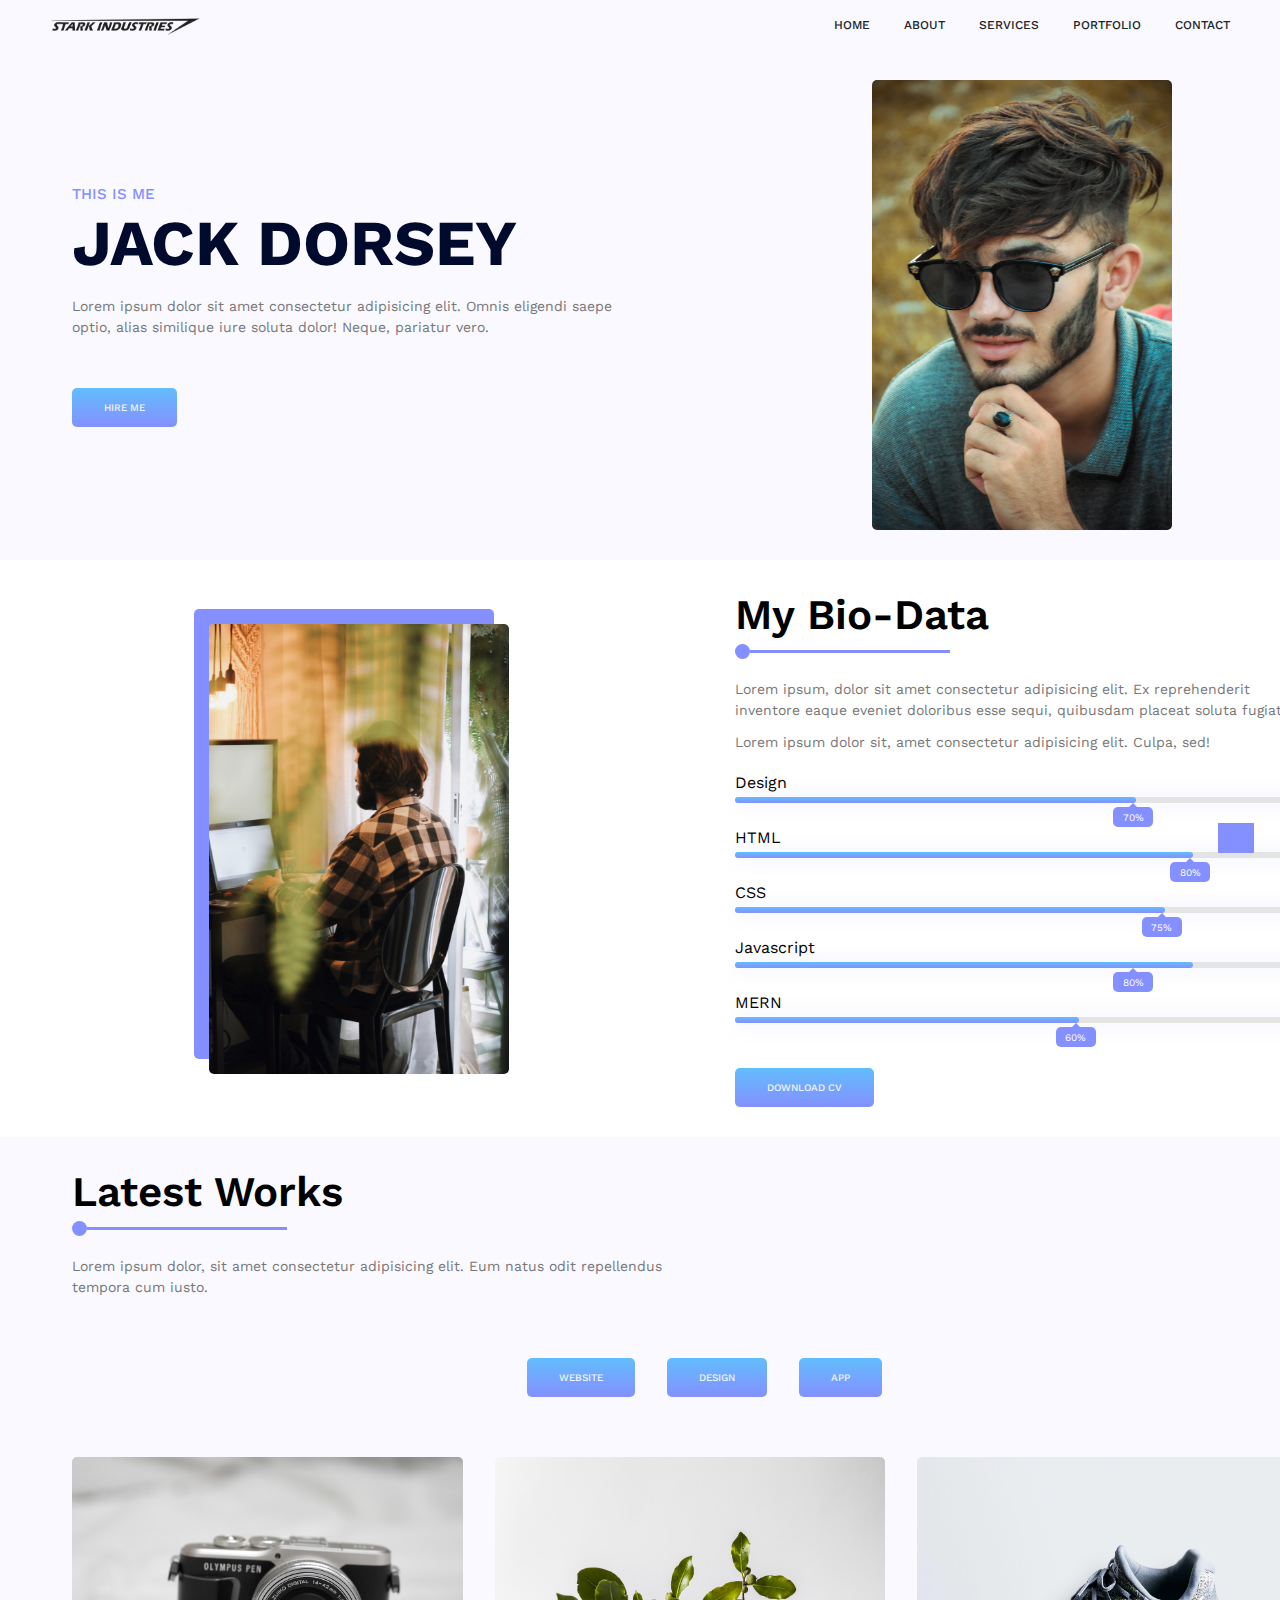
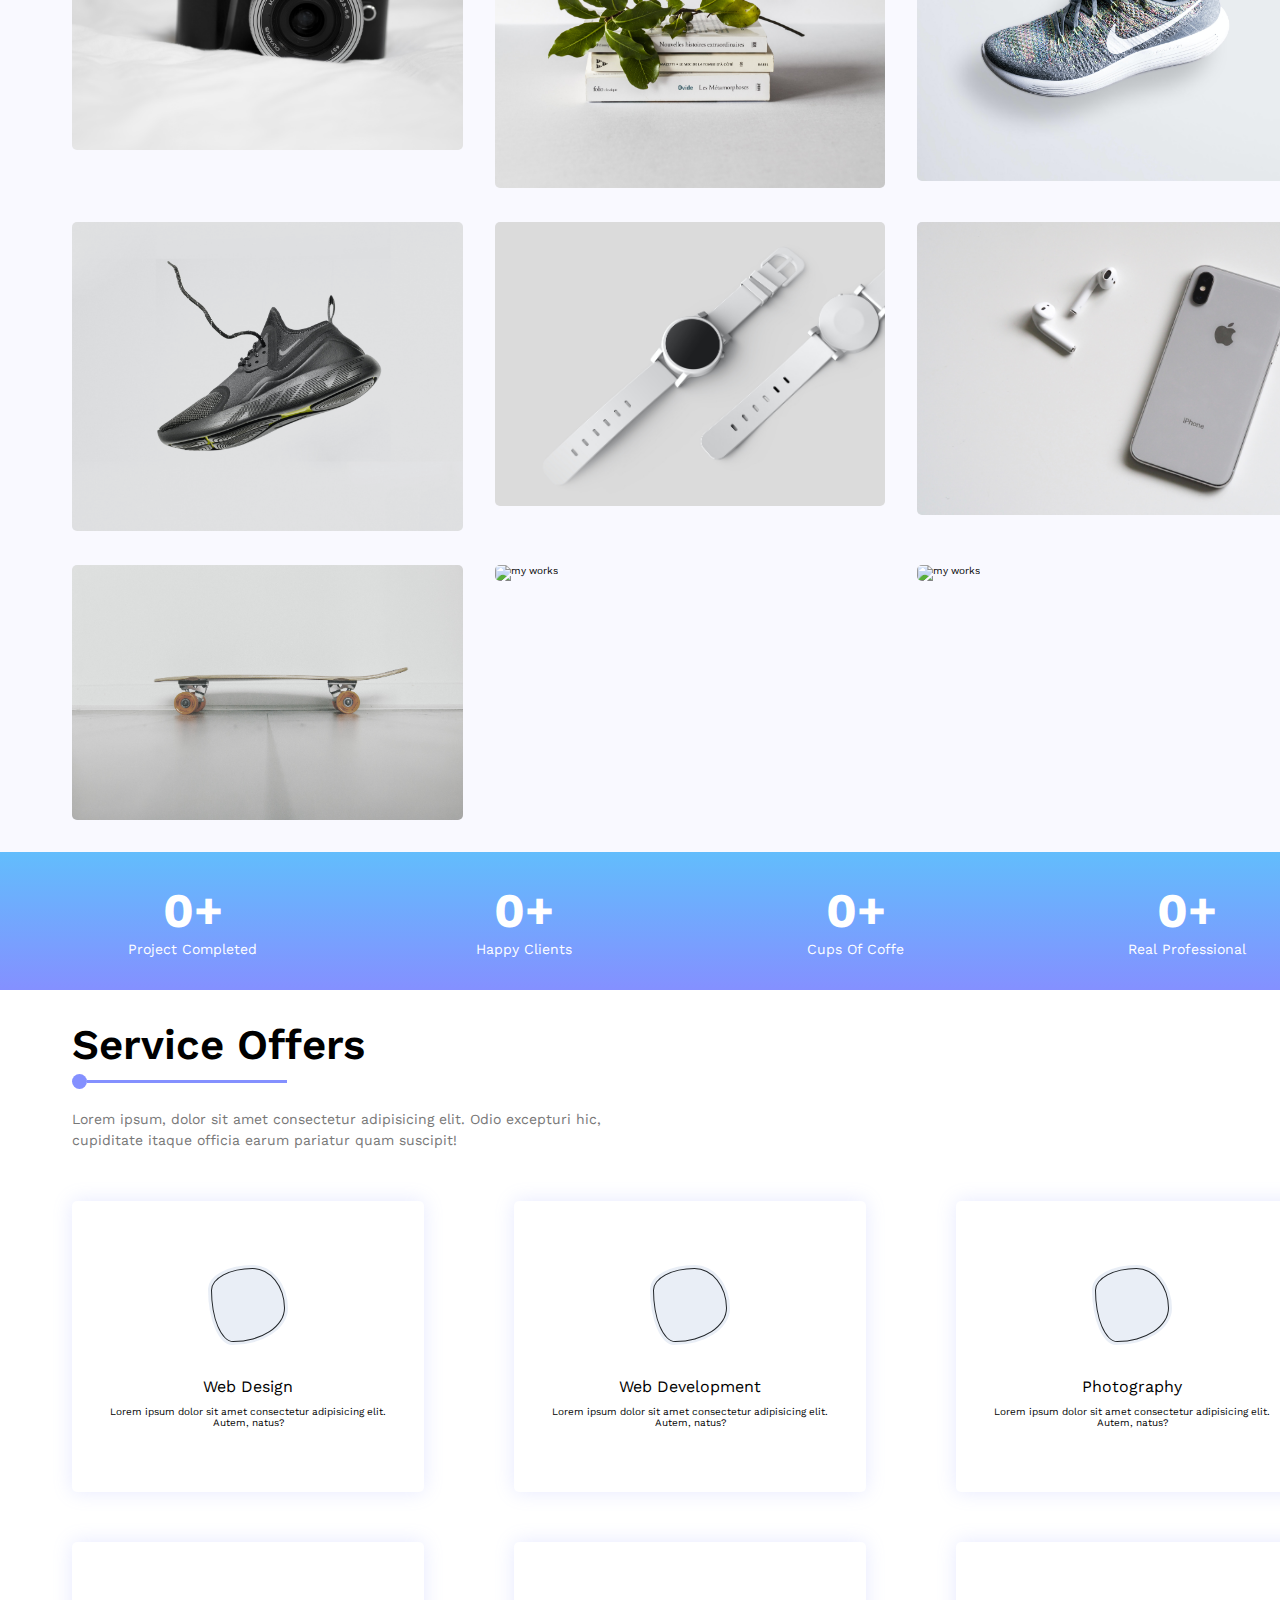
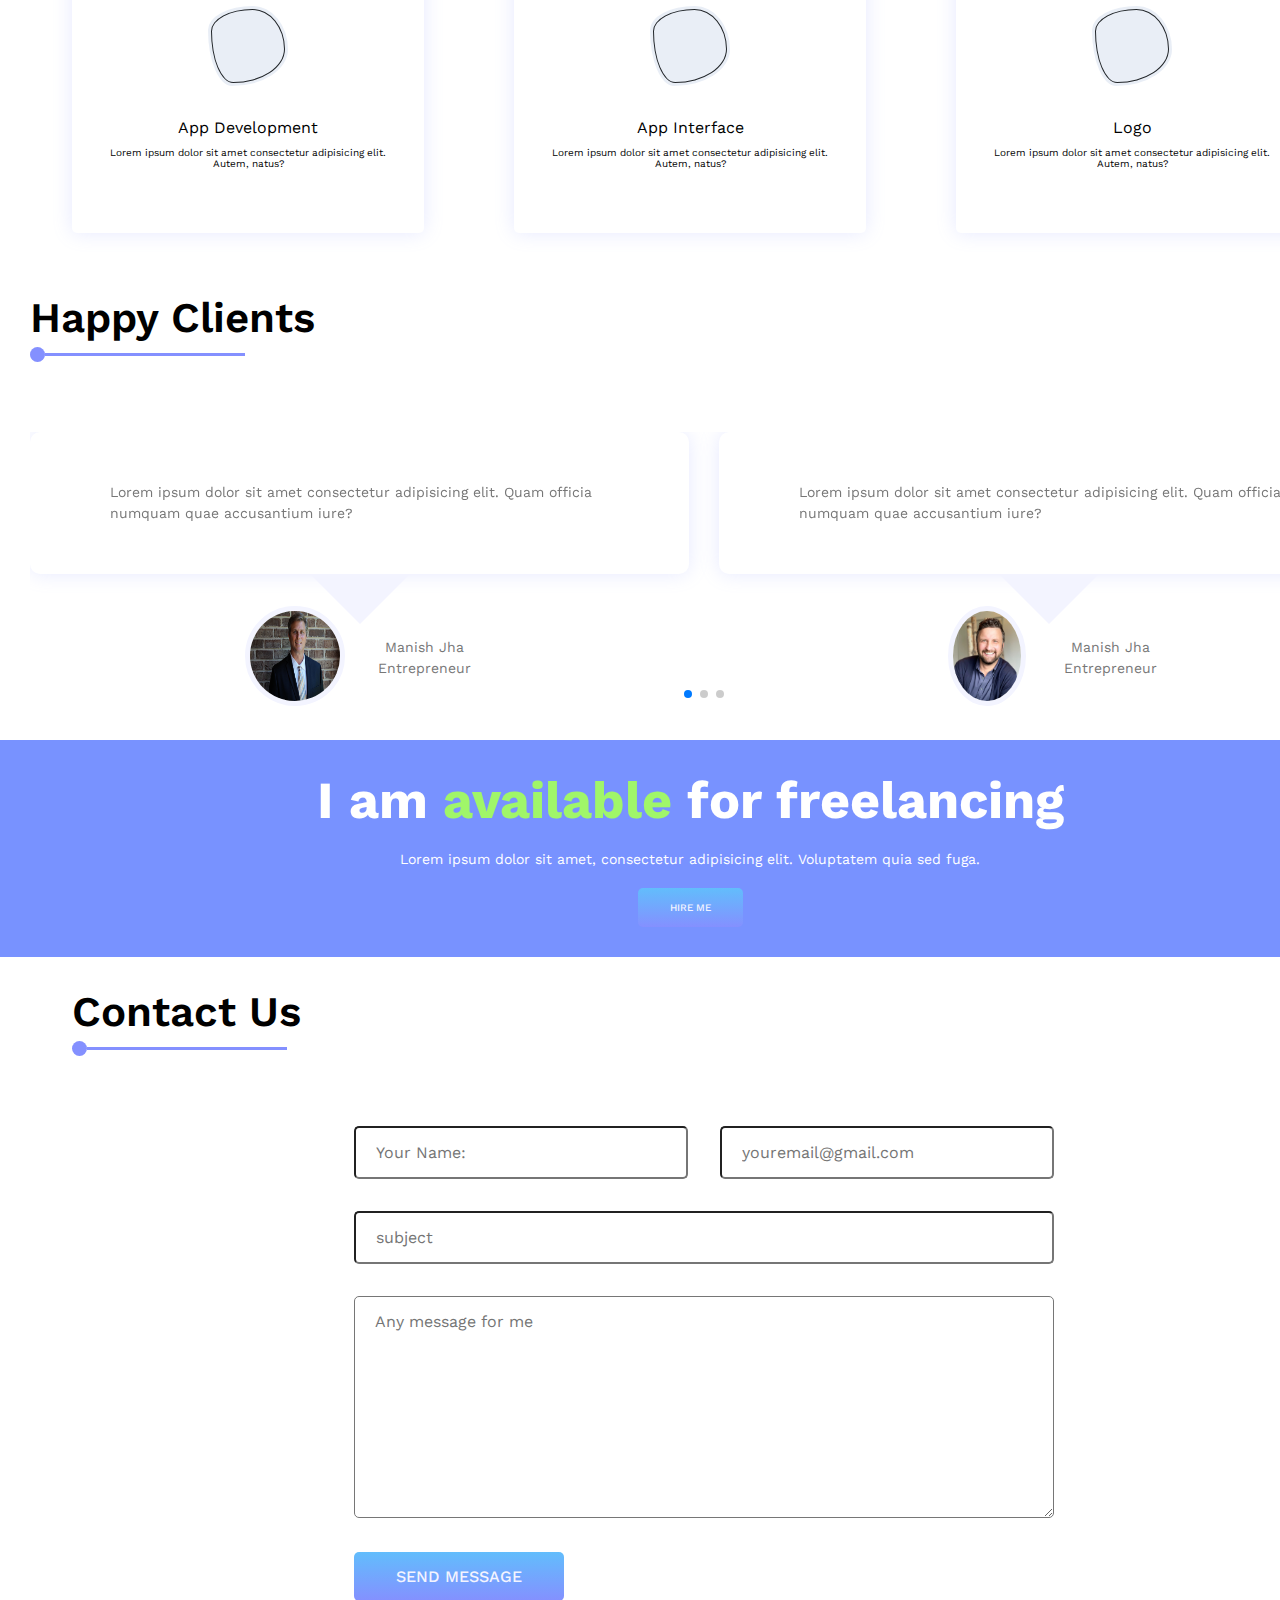
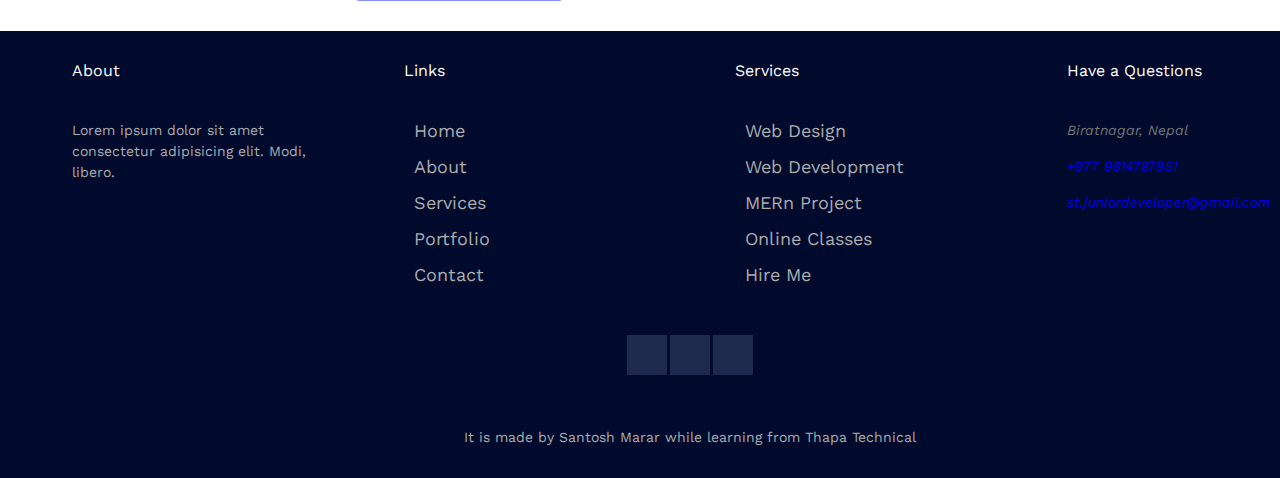
==== commit 8335716a: "adding more file" ====
--- a/index.html
+++ b/index.html
@@ -5,6 +5,10 @@
     <meta charset="UTF-8">
     <meta http-equiv="X-UA-Compatible" content="IE=edge">
     <meta name="viewport" content="width=device-width, initial-scale=1.0">
+    <meta name="description"
+        content="My profilo website to showcase the work I done so far, the services I provide and all my professionals life."/>
+        <meta name="keywords" content="HTML, CSS, JavaScript, Personal Portfolio Website">
+        <meta name="author" content="Santosh Marar">
     <title>Dummy Profile</title>
     <!-- Link of Font Awesome -->
     <link rel="stylesheet" href="https://cdnjs.cloudflare.com/ajax/libs/font-awesome/6.1.1/css/all.min.css"
@@ -33,6 +37,11 @@
             </ul>
 
         </nav>
+        <div class="mobile-navbar-btn">
+            <ion-icon class="mobile-nav-icon" name="menu-outline"> </ion-icon>
+            <ion-icon name="close-outline" class="mobile-nav-icon"></ion-icon>
+        </div>
+
     </header>
     <!-- Main Start -->
     <main>
@@ -114,7 +123,7 @@
                     </div>
                 </div>
                 <div class="bio-data-btn">
-                    <a class="btn" href="#">Download CV</a>
+                    <a class="btn" href="https://docs.google.com/document/d/1W3VNkxx6tXgY1f5_EcjzunpDmT5NiC0-tNDbk9Cg9y4/edit?usp=sharing" download target="_blank">Download CV</a>
                 </div>
             </div>
         </div>
@@ -207,22 +216,22 @@
     <section class="section section-work-data">
         <div class="container grid grid-four-column">
             <div>
-                <h2 class="counter-numbers">2000+</h2>
+                <h2 class="counter-numbers" data-number="200">0+</h2>
                 <p>Project Completed</p>
             </div>
 
             <div>
-                <h2 class="counter-numbers">6000+</h2>
+                <h2 class="counter-numbers" data-number="600">0+</h2>
                 <p>Happy clients</p>
             </div>
 
             <div>
-                <h2 class="counter-numbers">3000+</h2>
+                <h2 class="counter-numbers" data-number="300">0+</h2>
                 <p>Cups of Coffe</p>
             </div>
 
             <div>
-                <h2 class="counter-numbers">1000+</h2>
+                <h2 class="counter-numbers" data-number="500">0+</h2>
                 <p>Real Professional</p>
             </div>
         </div>
@@ -348,8 +357,6 @@
                         </div>
                     </div>
                 </div>
-
-
             </div>
             <div class="swiper-pagination"></div>
         </div>
@@ -361,7 +368,7 @@
     <section class="section section-freelancing">
         <div class="overlay"> </div>
         <div class="container">
-            <h2>I am <span>available</span>for freelancing</h2>
+            <h2>I am <span>available</span> for freelancing</h2>
             <p>Lorem ipsum dolor sit amet, consectetur adipisicing elit. Voluptatem quia sed fuga.</p>
             <a href="/contact.html" class="btn">Hire Me</a>
         </div>
@@ -373,24 +380,27 @@
             <h2 class="common-heading">Contact Us</h2>
         </div>
         <div class="section-contact-main contact-container">
-            <form action="#">
+            <form action="https://formspree.io/f/xgedpazw" method="POST">
                 <div class="grid grid-two-column">
                     <div>
                         <label for="username"></label>
-                        <input type="text" name="username" id="username" placeholder="Your Name:">
+                        <input type="text" name="username" id="username" placeholder="Your Name:" autocomplete="off"
+                            required>
                     </div>
                     <div>
                         <label for="email"></label>
-                        <input type="email" name="email" id="email" placeholder="youremail@gmail.com">
+                        <input type="email" name="email" id="email" placeholder="youremail@gmail.com" required
+                            autocomplete="off">
                     </div>
                 </div>
                 <div>
                     <label for="subject"></label>
-                    <input type="text" name="subject" id="subject" placeholder="subject">
+                    <input type="text" name="subject" id="subject" placeholder="subject" autocomplete="off" required>
                 </div>
                 <div>
                     <label for="textarea"></label>
-                    <textarea name="textarea" id="textarea" cols="30" rows="10"></textarea>
+                    <textarea name="textarea" id="textarea" cols="30" rows="10"
+                        placeholder="Any message for me"></textarea>
                 </div>
                 <input type="submit" value="send message" name="submit" id="submit" class="btn">
 
@@ -478,7 +488,7 @@
         </div>
         <div class="container">
             <div class="f-social-icons">
-                <a href="#" >
+                <a href="#">
                     <ion-icon name="logo-instagram" class="icons"></ion-icon>
                 </a>
                 <a href="#">
--- a/css/style.css
+++ b/css/style.css
@@ -5,6 +5,7 @@
   padding: 0;
   box-sizing: border-box;
   font-family: "Work Sans", sans-serif;
+  /* overflow-x: hidden; */
 }
 
 :root {
@@ -28,8 +29,13 @@
 }
 
 html {
-  font-size: 62.5;
+  font-size: 62.5%;
   /* scroll-behavior: smooth; */
+  overflow-x: hidden;
+}
+
+body {
+  overflow: hidden;
 }
 
 h1 {
@@ -77,8 +83,6 @@
 
 .navbar-lists {
   display: flex;
-  /* justify-content: center;
-  align-items: center; */
   gap: 4rem;
 }
 
@@ -97,6 +101,37 @@
 .navbar-link:active {
   color: var(--helper);
 }
+
+.mobile-navbar-btn {
+  display: none;
+  background-color: transparent;
+  cursor: pointer;
+  border: none;
+}
+
+.mobile-nav-icon[name="close-outline"] {
+  display: none;
+}
+
+/* Sticky Navbar Start */
+.sticky .header {
+  position: fixed;
+  top: 0;
+  left: 0;
+  width: 100%;
+  z-index: 888;
+  padding-top: 0;
+  padding-bottom: 0;
+  background-color: rgba(255, 255, 255, 1);
+  box-shadow: var(--shadow);
+}
+
+.sticky .section-hero {
+  margin-top: 5rem;
+}
+
+/* Sticky Navbar End */
+
 /* Header End */
 
 /* Resuable code */
@@ -104,12 +139,13 @@
   padding: 3rem;
   padding-top: 3rem;
   margin: 0 0rem;
-  width: 100%;
+  width: 110%;
 }
 
 .container {
   max-width: 140rem;
   margin: 0 auto;
+  margin-left: 10px;
 }
 
 .grid {
@@ -127,8 +163,6 @@
 }
 
 .grid-four-column {
-  /* display: grid;
-  gap: 9rem; */
   grid-template-columns: repeat(4, 1fr);
 }
 
@@ -189,6 +223,7 @@
 /* Main Start */
 .section-hero {
   background-color: var(--bg);
+  /* margin-left: 2rem; */
 }
 
 .section-hero-data {
@@ -224,7 +259,7 @@
 }
 
 .hero-img {
-  width: 450px;
+  width: 300px;
 }
 
 /* Main End */
@@ -237,7 +272,7 @@
 }
 
 .bio-image img {
-  width: 65%;
+  width: 300px;
   box-shadow: -1.5rem -1.5rem 0 0 var(--helper);
   display: inline-block;
 }
@@ -784,3 +819,252 @@
 }
 
 /* Scroll Section End */
+
+/* Media Queries Start */
+@media (max-width: 95em) {
+  .container {
+    max-width: 130rem;
+    padding: 0 3.2rem;
+  }
+
+  .navbar-lists {
+    gap: 3.4rem;
+  }
+}
+
+/* for 1200px */
+@media (max-width: 75em) {
+  html {
+    font-size: 56.25%;
+  }
+
+  .container {
+    max-width: 100rem;
+  }
+
+  .grid {
+    gap: 4.8rem;
+  }
+
+  /* hero section */
+  .section-hero h1 {
+    font-size: 4rem;
+  }
+
+  /* Service */
+}
+
+/* for 980 */
+@media (max-width: 980px) {
+  /* html{
+  font-size: 60%;
+} */
+}
+
+@media (max-width: 980px) {
+  .header {
+    position: relative;
+  }
+
+  .mobile-navbar-btn {
+    display: block;
+    z-index: 999;
+    color: var(--black);
+  }
+
+  .mobile-nav-icon {
+    width: 4rem;
+    height: 4rem;
+    color: var(--black);
+  }
+
+  .header .logo {
+    width: 40%;
+    z-index: 999;
+  }
+
+  .navbar {
+    width: 110%;
+    height: 100vh;
+    position: absolute;
+    top: 0;
+    left: 0;
+    background: var(--gradient);
+
+    display: flex;
+    justify-content: center;
+    align-items: center;
+
+    transform: translateX(100%);
+    transition: all 0.5s linear;
+
+    opacity: 0;
+    visibility: hidden;
+    position: none;
+    z-index: 888;
+  }
+
+  .navbar-lists {
+    flex-direction: column;
+    align-items: center;
+  }
+
+  .navbar .navbar-lists .navbar-link:link,
+  .navbar .navbar-lists .navbar-link:visited {
+    color: var(--black);
+    font-size: 2rem;
+  }
+
+  .active .navbar {
+    transform: translateX(0%);
+
+    opacity: 1;
+    visibility: visible;
+    position: auto;
+  }
+
+  .active .mobile-navbar-btn .mobile-nav-icon[name="menu-outline"] {
+    display: none;
+  }
+
+  .active .mobile-navbar-btn .mobile-nav-icon[name="close-outline"] {
+    display: block;
+  }
+
+  /* Service Section */
+  .section-services .grid {
+    gap: 6rem;
+  }
+
+  .section-services .grid-three-column {
+    grid-template-columns: repeat(2, 1fr);
+  }
+
+  .section-footer .grid-four-column {
+    grid-template-columns: 1fr 1fr;
+  }
+
+  .img-overlay .common-heading {
+    font-size: 3.2rem;
+  }
+
+  .img-overlay .common-heading::before,
+  .img-overlay .common-heading::after{
+    contain: "";
+    width: 0;
+    height: 0;
+  }
+}
+
+/* Below 790px */
+@media (max-width: 49em) {
+  .container {
+    max-width: 71rem;
+  }
+
+  .section-hero .grid-two-column {
+    grid-template-columns: 1fr;
+  }
+
+  .section-hero-data {
+    align-items: center;
+  }
+
+  .hero-para {
+    text-align: center;
+    margin-top: 2rem;
+  }
+
+  .section-hero img {
+    width: 70%;
+  }
+
+  /* bio-data */
+  .section-biodata .grid-two-column {
+    grid-template-columns: 1fr;
+  }
+
+  .section-biodata .bio-image {
+    grid-row: 2;
+    margin-top: 3.2rem;
+  }
+
+  /* Portfoilio section */
+  .section-portfolio .grid-three-column {
+    grid-template-columns: repeat(2, 1fr);
+  }
+
+  /* Work data */
+  .section-work-data .grid-four-column {
+    grid-template-columns: 1fr 1fr;
+  }
+}
+
+/* Below 560px */
+@media (max-width: 35em) {
+  .container {
+    max-width: 50rem;
+  }
+
+  .header {
+    padding: 0 3.2rem;
+  }
+
+  .header .logo {
+    width: 50%;
+  }
+
+  /* Portfolio */
+  .p-btns {
+    gap: 2.8rem;
+  }
+
+  .btn {
+    padding: 1rem 2rem;
+  }
+
+  .counter-numbers {
+    font-size: 3.2rem;
+  }
+
+  .img-overlay .common-heading {
+    font-size: 2.4rem;
+  }
+
+  /* Services section */
+  .section-services .grid-three-column {
+    grid-template-columns: 1fr;
+  }
+
+  /* Freelance Section */
+  .section-freelancing h2 {
+    font-size: 3.2rem;
+  }
+
+  .contact-container {
+    padding: 0 3.2rem;
+  }
+
+  .contact-container .grid-two-column {
+    grid-template-columns: 1fr;
+  }
+  /* last-btn */
+  input#submit.btn {
+    padding: 10px 150px;
+    text-align: center;
+  }
+
+  input#submit.btn[value] {
+    text-align: left;
+  }
+
+  /* footer section */
+  .section-footer .f-about,
+  .section-footer .f-address {
+    grid-column: 1/-1;
+  }
+
+ 
+}
+
+/* Media Queries End */
